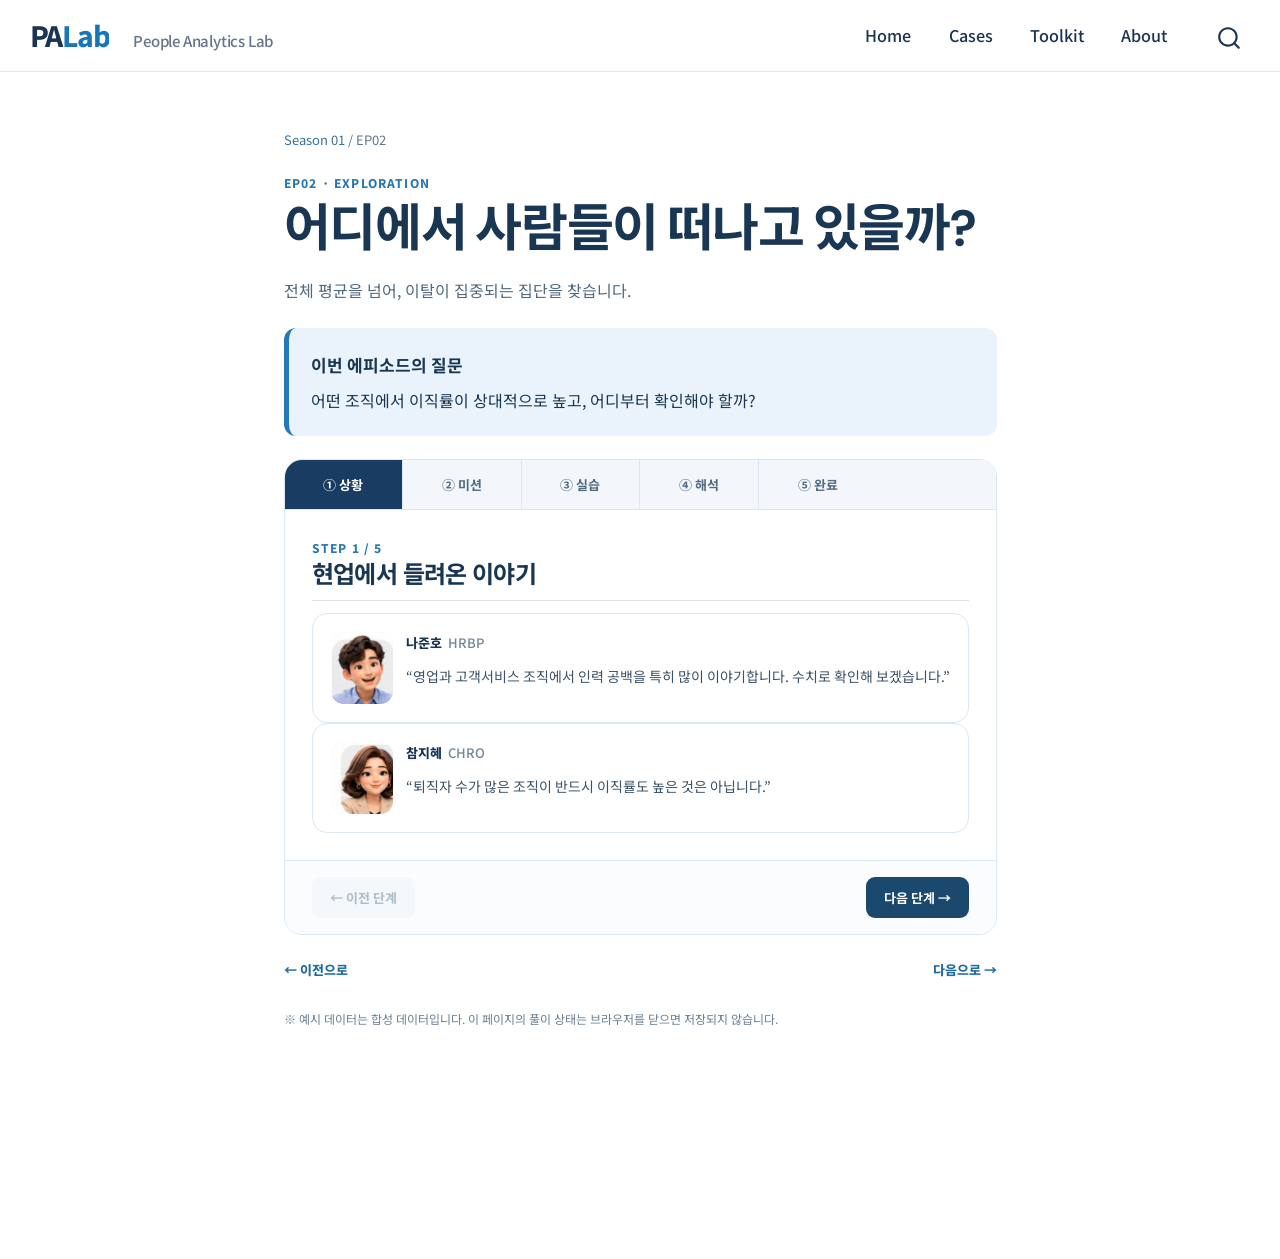
==== docs/cases/season-01/ep02.html @ 8cc3f005 "Initial PALab site with Season 01 EP01 v1.3" ====
<!DOCTYPE html>
<html xmlns="http://www.w3.org/1999/xhtml" lang="en" xml:lang="en"><head>

<meta charset="utf-8">
<meta name="generator" content="quarto-1.11.9">

<meta name="viewport" content="width=device-width, initial-scale=1.0, user-scalable=yes">


<title>EP02 | 어디에서 사람들이 떠나고 있을까? – PALab</title>
<style>
/* Default styles provided by pandoc.
** See https://pandoc.org/MANUAL.html#variables-for-html for config info.
*/
span.smallcaps{font-variant: small-caps;}
div.columns{display: flex; gap: 1.5em;}
div.column{flex: auto;}
@media screen {
div.columns{gap: min(4vw, 1.5em);}
div.column{overflow-x: auto;}
}
div.hanging-indent{margin-left: 1.5em; text-indent: -1.5em;}
ul.task-list{list-style: none;}
ul.task-list li input[type="checkbox"] {
  width: 0.8em;
  margin: 0 0.8em 0.2em -1em; /* quarto-specific, see https://github.com/quarto-dev/quarto-cli/issues/4556 */ 
  vertical-align: middle;
}
</style>


<script src="../../site_libs/quarto-nav/quarto-nav.js"></script>
<script src="../../site_libs/quarto-nav/headroom.min.js"></script>
<script src="../../site_libs/clipboard/clipboard.min.js"></script>
<script src="../../site_libs/quarto-search/autocomplete.umd.js"></script>
<script src="../../site_libs/quarto-search/fuse.min.js"></script>
<script src="../../site_libs/quarto-search/quarto-search.js"></script>
<meta name="quarto:offset" content="../../">
<script src="../../site_libs/quarto-html/quarto.js" type="module"></script>
<script src="../../site_libs/quarto-html/tabsets/tabsets.js" type="module"></script>
<script src="../../site_libs/quarto-html/scrollable-regions/scrollable-regions.js" type="module"></script>
<script src="../../site_libs/quarto-html/popper.min.js"></script>
<script src="../../site_libs/quarto-html/tippy.umd.min.js"></script>
<script src="../../site_libs/quarto-html/anchor.min.js"></script>
<link href="../../site_libs/quarto-html/tippy.css" rel="stylesheet">
<link href="../../site_libs/quarto-html/quarto-syntax-highlighting-63b5708e65d6cd79cd7618c58d0c21e7.css" rel="stylesheet" id="quarto-text-highlighting-styles">
<script src="../../site_libs/bootstrap/bootstrap.min.js"></script>
<link href="../../site_libs/bootstrap/bootstrap-icons.css" rel="stylesheet">
<link href="../../site_libs/bootstrap/bootstrap-667997a87ac983af5cdf63b9a52e4879.min.css" rel="stylesheet" append-hash="true" id="quarto-bootstrap" data-mode="light">
<script id="quarto-search-options" type="application/json">{
  "location": "navbar",
  "copy-button": false,
  "collapse-after": 3,
  "panel-placement": "end",
  "type": "overlay",
  "limit": 50,
  "keyboard-shortcut": [
    "f",
    "/",
    "s"
  ],
  "show-item-context": false,
  "language": {
    "search-no-results-text": "No results",
    "search-matching-documents-text": "matching documents",
    "search-copy-link-title": "Copy link to search",
    "search-hide-matches-text": "Hide additional matches",
    "search-more-match-text": "more match in this document",
    "search-more-matches-text": "more matches in this document",
    "search-clear-button-title": "Clear",
    "search-text-placeholder": "",
    "search-detached-cancel-button-title": "Cancel",
    "search-submit-button-title": "Submit",
    "search-label": "Search"
  }
}</script>


<link rel="stylesheet" href="../../styles/palab.css">
<link rel="stylesheet" href="../../styles/palab-story.css">
</head>

<body class="nav-fixed quarto-light"><a id="quarto-skip-link" class="visually-hidden-focusable" href="#quarto-document-content">Skip to main content</a>

<div id="quarto-search-results"></div>
  <header id="quarto-header" class="headroom fixed-top">
    <nav class="navbar navbar-expand-lg " data-bs-theme="dark" aria-label="Site">
      <div class="navbar-container container-fluid">
      <div class="navbar-brand-container mx-auto">
    <a class="navbar-brand" href="../../index.html">
    <span class="navbar-title">PALab</span>
    </a>
  </div>
          <button class="navbar-toggler" type="button" data-bs-toggle="collapse" data-bs-target="#navbarCollapse" aria-controls="navbarCollapse" aria-expanded="false" aria-label="Toggle navigation" onclick="if (window.quartoToggleHeadroom) { window.quartoToggleHeadroom(); }">
  <span class="navbar-toggler-icon"></span>
</button>
          <div class="collapse navbar-collapse" id="navbarCollapse">
            <ul class="navbar-nav navbar-nav-scroll me-auto">
  <li class="nav-item">
    <a class="nav-link" href="../../index.html"> 
<span class="menu-text">Home</span></a>
  </li>  
  <li class="nav-item">
    <a class="nav-link" href="../../cases/index.html"> 
<span class="menu-text">Cases</span></a>
  </li>  
  <li class="nav-item">
    <a class="nav-link" href="../../toolkit/index.html"> 
<span class="menu-text">Toolkit</span></a>
  </li>  
  <li class="nav-item">
    <a class="nav-link" href="../../about/index.html"> 
<span class="menu-text">About</span></a>
  </li>  
</ul>
          </div> <!-- /navcollapse -->
            <div class="quarto-navbar-tools">
</div>
            <div id="quarto-search" class="" title="Search"></div>
      </div> <!-- /container-fluid -->
    </nav>
</header>
<!-- content -->
<div id="quarto-content" class="quarto-container page-columns page-rows-contents page-layout-full page-navbar">
<!-- sidebar -->
<!-- margin-sidebar -->
    
<!-- main -->
<main class="content column-page" id="quarto-document-content" tabindex="-1"><header id="title-block-header" class="quarto-title-block"><h1 class="title display-7">EP02 | 어디에서 사람들이 떠나고 있을까?</h1></header>

<header id="title-block-header">


</header>


<div class="palab-story">
<p class="crumb"><a href="index.html">Season 01</a> / EP02</p><div class="eyebrow">EP02 · EXPLORATION</div><h1>어디에서 사람들이 떠나고 있을까?</h1><p class="intro">전체 평균을 넘어, 이탈이 집중되는 집단을 찾습니다.</p><div class="mission-banner"><strong>이번 에피소드의 질문</strong><p>어떤 조직에서 이직률이 상대적으로 높고, 어디부터 확인해야 할까?</p></div><div class="learning-frame"><div class="step-nav" role="tablist" aria-label="학습 단계"><button type="button" role="tab" aria-controls="stage-1" aria-selected="false">① 상황</button><button type="button" role="tab" aria-controls="stage-2" aria-selected="false">② 미션</button><button type="button" role="tab" aria-controls="stage-3" aria-selected="false">③ 실습</button><button type="button" role="tab" aria-controls="stage-4" aria-selected="false">④ 해석</button><button type="button" role="tab" aria-controls="stage-5" aria-selected="false">⑤ 완료</button></div><section class="step-pane" id="stage-1"><div class="eyebrow">STEP 1 / 5</div><h2 class="anchored">현업에서 들려온 이야기</h2><article class="dialogue"><img class="avatar-photo" src="../../assets/images/season01/na.png" alt="인물 프로필"><div><div class="speaker">나준호<span>HRBP</span></div><p>“영업과 고객서비스 조직에서 인력 공백을 특히 많이 이야기합니다. 수치로 확인해 보겠습니다.”</p></div></article><article class="dialogue"><img class="avatar-photo" src="../../assets/images/season01/cham.png" alt="인물 프로필"><div><div class="speaker">참지혜<span>CHRO</span></div><p>“퇴직자 수가 많은 조직이 반드시 이직률도 높은 것은 아닙니다.”</p></div></article></section><section class="step-pane" id="stage-2"><div class="eyebrow">STEP 2 / 5</div><h2 class="anchored">이번 미션</h2><ol><li>2025년 조직별 자발적 퇴직자 수와 인원을 비교하세요.</li><li>조직별 자발적 이직률을 계산하고 순위를 정하세요.</li><li>우선 검토할 조직 2곳을 고르고 이유를 설명하세요.</li></ol></section><section class="step-pane" id="stage-3"><div class="eyebrow">STEP 3 / 5</div><h2 class="anchored">부서별 이직률 직접 집계</h2><p>EP01과 같은 직원별 원장을 사용합니다. 2025년의 부서별 연초·연말 인원과 자발적 퇴직자 수를 직접 구하세요.</p><a class="download" href="../../data/mirae_living_hr_raw.csv" download="">직원별 인사 원장 CSV 다운로드 ↓</a><p class="note">부서별 자발적 이직률 = 해당 부서의 2025년 자발적 퇴직자 수 ÷ 해당 부서 연초·연말 재직 인원 평균 × 100. 이 데이터에서는 직원의 부서 이동을 모델링하지 않았습니다.</p><p><strong>2025년 자발적 이직률이 가장 높은 부서는 어디이며, 몇 %인가요?</strong></p><input class="input-answer" id="answer-ep02" type="number" step="0.01" placeholder="최고 이직률 %" aria-label="최고 조직 이직률"><button type="button" class="action" data-answer="17.29" data-tolerance="0.05" data-input="answer-ep02" data-output="feedback-ep02">정답 확인</button><p id="feedback-ep02" class="check-result" aria-live="polite"></p></section><section class="step-pane" id="stage-4"><div class="eyebrow">STEP 4 / 5</div><h2 class="anchored">비율과 규모를 함께 읽기</h2><details><summary>정답 및 조직별 이직률 보기</summary><div class="answer-bars"><div><span>고객서비스</span><i style="width:100%"></i><b>17.29%</b></div><div><span>영업</span><i style="width:91%"></i><b>15.79%</b></div><div><span>생산</span><i style="width:61%"></i><b>10.61%</b></div><div><span>경영지원</span><i style="width:57%"></i><b>9.85%</b></div><div><span>연구개발</span><i style="width:43%"></i><b>7.44%</b></div></div><p>2025년 고객서비스: 자발적 퇴직 37명 ÷ 평균 인원 214명 × 100 = <strong>17.29%</strong>. 영업 15.79%, 생산 10.61%, 경영지원 9.85%, 연구개발 7.44%입니다.</p></details><p>고객서비스는 이직률이 가장 높지만, <strong>퇴직자 수는 생산(46명)</strong>이 가장 많습니다. 비율과 인원수를 함께 비교해야 합니다.</p><p class="note">조직 간 차이는 탐색 결과이며, 조직 특성 때문에 이직이 발생했다고 단정할 수 없습니다.</p></section><section class="step-pane" id="stage-5"><div class="eyebrow">STEP 5 / 5</div><h2 class="anchored">다음 분석 질문 만들기</h2><article class="dialogue"><img class="avatar-photo" src="../../assets/images/season01/wang.png" alt="인물 프로필"><div><div class="speaker">왕성훈<span>CEO</span></div><p>“어디에서 이탈이 많은지는 알겠습니다. 그 이유도 확인할 수 있을까요?”</p></div></article><div class="checklist"><label><input type="checkbox">조직별 분모가 다른 점을 반영했다.</label><label><input type="checkbox">이직률과 퇴직자 수를 모두 비교했다.</label><label><input type="checkbox">집단 차이를 원인으로 단정하지 않았다.</label></div><p><strong>산출물:</strong> 우선 검토 조직 2곳과 근거를 담은 분석 메모</p></section><div class="step-actions"><button type="button" class="action secondary prev-step">← 이전 단계</button><button type="button" class="action next-step">다음 단계 →</button></div></div><nav class="ep-nav"><a href="ep01.html">← 이전으로</a><a href="ep03.html">다음으로 →</a></nav><p class="footer-hint">※ 예시 데이터는 합성 데이터입니다. 이 페이지의 풀이 상태는 브라우저를 닫으면 저장되지 않습니다.</p>
</div>
<script src="../../scripts/palab-learning.js" defer=""></script>



</main> <!-- /main -->
<script id="quarto-html-after-body" type="application/javascript">
  window.document.addEventListener("DOMContentLoaded", function (event) {
    const icon = "";
    const anchorJS = new window.AnchorJS();
    anchorJS.options = {
      placement: 'right',
      icon: icon
    };
    anchorJS.add('.anchored');
    const isCodeAnnotation = (el) => {
      for (const clz of el.classList) {
        if (clz.startsWith('code-annotation-')) {                     
          return true;
        }
      }
      return false;
    }
    const onCopySuccess = function(e) {
      // button target
      const button = e.trigger;
      // don't keep focus
      button.blur();
      // flash "checked"
      button.classList.add('code-copy-button-checked');
      var currentTitle = button.getAttribute("title");
      button.setAttribute("title", "Copied!");
      let tooltip;
      if (window.bootstrap) {
        button.setAttribute("data-bs-toggle", "tooltip");
        button.setAttribute("data-bs-placement", "left");
        button.setAttribute("data-bs-title", "Copied!");
        tooltip = new bootstrap.Tooltip(button, 
          { trigger: "manual", 
            customClass: "code-copy-button-tooltip",
            offset: [0, -8]});
        tooltip.show();    
      }
      setTimeout(function() {
        if (tooltip) {
          tooltip.hide();
          button.removeAttribute("data-bs-title");
          button.removeAttribute("data-bs-toggle");
          button.removeAttribute("data-bs-placement");
        }
        button.setAttribute("title", currentTitle);
        button.classList.remove('code-copy-button-checked');
      }, 1000);
      // clear code selection
      e.clearSelection();
    }
    const getTextToCopy = function(trigger) {
      const outerScaffold = trigger.parentElement.cloneNode(true);
      const codeEl = outerScaffold.querySelector('code');
      for (const childEl of codeEl.children) {
        if (isCodeAnnotation(childEl)) {
          childEl.remove();
        }
      }
      return codeEl.innerText;
    }
    const clipboard = new window.ClipboardJS('.code-copy-button:not([data-in-quarto-modal])', {
      text: getTextToCopy
    });
    clipboard.on('success', onCopySuccess);
    if (window.document.getElementById('quarto-embedded-source-code-modal')) {
      const clipboardModal = new window.ClipboardJS('.code-copy-button[data-in-quarto-modal]', {
        text: getTextToCopy,
        container: window.document.getElementById('quarto-embedded-source-code-modal')
      });
      clipboardModal.on('success', onCopySuccess);
    }
      var localhostRegex = new RegExp(/^(?:http|https):\/\/localhost\:?[0-9]*\//);
      var mailtoRegex = new RegExp(/^mailto:/);
        var filterRegex = new RegExp('/' + window.location.host + '/');
      var isInternal = (href) => {
          return filterRegex.test(href) || localhostRegex.test(href) || mailtoRegex.test(href);
      }
      // Inspect non-navigation links and adorn them if external
      window.quartoDecorateExternalLinks = function (root) {
     var links = (root || window.document).querySelectorAll('a[href]:not(.nav-link):not(.navbar-brand):not(.toc-action):not(.sidebar-link):not(.sidebar-item-toggle):not(.pagination-link):not(.no-external):not([aria-hidden]):not(.dropdown-item):not(.quarto-navigation-tool):not(.about-link)');
      for (var i=0; i<links.length; i++) {
        const link = links[i];
        if (!isInternal(link.href)) {
          // undo the damage that might have been done by quarto-nav.js in the case of
          // links that we want to consider external
          if (link.dataset.originalHref !== undefined) {
            link.href = link.dataset.originalHref;
          }
          if (!link.classList.contains('no-external-icon')) {
          }
        }
      }
      };
      window.quartoDecorateExternalLinks(window.document);
    // Esc closes the popup (WCAG 1.4.13) and focus leaving both trigger and
    // popup closes it (WCAG 2.4.11); tippy handles neither for interactive popups.
    const hideOnEscAndFocusOut = {
      name: 'hideOnEscAndFocusOut',
      defaultValue: true,
      fn(instance) {
        const dismiss = () => {
          // A show scheduled by the trigger delay would otherwise reopen it
          instance.clearDelayTimeouts();
          instance.hide();
        };
        const onKeyDown = (event) => {
          if (event.key !== 'Escape') {
            return;
          }
          // Keep Esc from also reaching page handlers (e.g. reveal.js overview),
          // except an open reveal.js slide menu, which Esc should close too.
          // The menu handles keys only when its keyboard option is on.
          const menuHandlesEsc = window.Reveal?.getPlugin?.('menu')?.isOpen() &&
            window.Reveal.getConfig().menu?.keyboard !== false;
          if (!menuHandlesEsc) {
            event.stopPropagation();
          }
          if (instance.popper.contains(window.document.activeElement)) {
            // Disabled while refocusing so the focus trigger does not reopen it
            instance.disable();
            instance.reference.focus();
            instance.enable();
          }
          dismiss();
        };
        const onFocusOut = (event) => {
          const target = event.relatedTarget;
          if (target && !instance.reference.contains(target) &&
              !instance.popper.contains(target)) {
            dismiss();
          }
        };
        // On the trigger too: a click trigger (code-annotations: select) has no
        // blur handling. Attached for the instance's lifetime so leaving the
        // trigger also cancels a show still pending on the trigger delay.
        instance.reference.addEventListener('focusout', onFocusOut);
        return {
          onShow() {
            window.document.addEventListener('keydown', onKeyDown, true);
            instance.popper.addEventListener('focusout', onFocusOut);
          },
          onHide() {
            window.document.removeEventListener('keydown', onKeyDown, true);
            instance.popper.removeEventListener('focusout', onFocusOut);
          },
          onDestroy() {
            instance.reference.removeEventListener('focusout', onFocusOut);
          },
        };
      },
    };
    function tippyHover(el, contentFn, onTriggerFn, onUntriggerFn) {
      const config = {
        allowHTML: true,
        maxWidth: 500,
        delay: 100,
        arrow: false,
        appendTo: function(el) {
            return el.parentElement;
        },
        interactive: true,
        interactiveBorder: 10,
        theme: 'quarto',
        placement: 'bottom-start',
        plugins: [hideOnEscAndFocusOut],
      };
      if (contentFn) {
        config.content = contentFn;
      }
      if (onTriggerFn) {
        config.onTrigger = onTriggerFn;
      }
      if (onUntriggerFn) {
        config.onUntrigger = onUntriggerFn;
      }
      window.tippy(el, config); 
    }
    const noterefs = window.document.querySelectorAll('a[role="doc-noteref"]');
    for (var i=0; i<noterefs.length; i++) {
      const ref = noterefs[i];
      tippyHover(ref, function() {
        // use id or data attribute instead here
        let href = ref.getAttribute('data-footnote-href') || ref.getAttribute('href');
        try { href = new URL(href).hash; } catch {}
        const id = href.replace(/^#\/?/, "");
        const note = window.document.getElementById(id);
        if (note) {
          return note.innerHTML;
        } else {
          return "";
        }
      });
    }
    const xrefs = window.document.querySelectorAll('a.quarto-xref');
    const processXRef = (id, note) => {
      // Strip column container classes
      const stripColumnClz = (el) => {
        el.classList.remove("page-full", "page-columns");
        if (el.children) {
          for (const child of el.children) {
            stripColumnClz(child);
          }
        }
      }
      stripColumnClz(note)
      if (id === null || id.startsWith('sec-')) {
        // Special case sections, only their first couple elements
        const container = document.createElement("div");
        if (note.children && note.children.length > 2) {
          container.appendChild(note.children[0].cloneNode(true));
          for (let i = 1; i < note.children.length; i++) {
            const child = note.children[i];
            if (child.tagName === "P" && child.innerText === "") {
              continue;
            } else {
              container.appendChild(child.cloneNode(true));
              break;
            }
          }
          if (window.Quarto?.typesetMath) {
            window.Quarto.typesetMath(container);
          }
          return container.innerHTML
        } else {
          if (window.Quarto?.typesetMath) {
            window.Quarto.typesetMath(note);
          }
          return note.innerHTML;
        }
      } else {
        // Remove any anchor links if they are present
        const anchorLink = note.querySelector('a.anchorjs-link');
        if (anchorLink) {
          anchorLink.remove();
        }
        if (window.Quarto?.typesetMath) {
          window.Quarto.typesetMath(note);
        }
        if (note.classList.contains("callout")) {
          return note.outerHTML;
        } else {
          return note.innerHTML;
        }
      }
    }
    for (var i=0; i<xrefs.length; i++) {
      const xref = xrefs[i];
      tippyHover(xref, undefined, function(instance) {
        instance.disable();
        let url = xref.getAttribute('href');
        let hash = undefined; 
        if (url.startsWith('#')) {
          hash = url;
        } else {
          try { hash = new URL(url).hash; } catch {}
        }
        if (hash) {
          const id = hash.replace(/^#\/?/, "");
          const note = window.document.getElementById(id);
          if (note !== null) {
            try {
              const html = processXRef(id, note.cloneNode(true));
              instance.setContent(html);
            } finally {
              instance.enable();
              instance.show();
            }
          } else {
            // See if we can fetch this
            fetch(url.split('#')[0])
            .then(res => res.text())
            .then(html => {
              const parser = new DOMParser();
              const htmlDoc = parser.parseFromString(html, "text/html");
              const note = htmlDoc.getElementById(id);
              if (note !== null) {
                const html = processXRef(id, note);
                instance.setContent(html);
              } 
            }).finally(() => {
              instance.enable();
              instance.show();
            });
          }
        } else {
          // See if we can fetch a full url (with no hash to target)
          // This is a special case and we should probably do some content thinning / targeting
          fetch(url)
          .then(res => res.text())
          .then(html => {
            const parser = new DOMParser();
            const htmlDoc = parser.parseFromString(html, "text/html");
            const note = htmlDoc.querySelector('main.content');
            if (note !== null) {
              // This should only happen for chapter cross references
              // (since there is no id in the URL)
              // remove the first header
              if (note.children.length > 0 && note.children[0].tagName === "HEADER") {
                note.children[0].remove();
              }
              const html = processXRef(null, note);
              instance.setContent(html);
            } 
          }).finally(() => {
            instance.enable();
            instance.show();
          });
        }
      }, function(instance) {
      });
    }
        let selectedAnnoteEl;
        const selectorForAnnotation = ( cell, annotation) => {
          let cellAttr = 'data-code-cell="' + cell + '"';
          let lineAttr = 'data-code-annotation="' +  annotation + '"';
          const selector = 'span[' + cellAttr + '][' + lineAttr + ']';
          return selector;
        }
        const selectCodeLines = (annoteEl) => {
          const doc = window.document;
          const targetCell = annoteEl.getAttribute("data-target-cell");
          const targetAnnotation = annoteEl.getAttribute("data-target-annotation");
          const annoteSpan = window.document.querySelector(selectorForAnnotation(targetCell, targetAnnotation));
          const lines = annoteSpan.getAttribute("data-code-lines").split(",");
          const lineIds = lines.map((line) => {
            return targetCell + "-" + line;
          })
          // Each band is positioned against its own containing block, which is
          // not the offsetParent of the lines, so place it from client rects.
          const placeBand = (band, firstEl, lastEl, codeBlock) => {
            const container = band.offsetParent;
            if (container === null) {
              return;
            }
            const containerRect = container.getBoundingClientRect();
            // Reveal.js scales slides with a transform, so convert client
            // pixels back to the CSS pixels of the container.
            const scale = containerRect.height / container.offsetHeight || 1;
            const firstRect = firstEl.getBoundingClientRect();
            const lastRect = lastEl.getBoundingClientRect();
            const top = (firstRect.top - containerRect.top) / scale - container.clientTop + container.scrollTop;
            const height = (lastRect.bottom - firstRect.top) / scale;
            band.style.top = top - 2 + "px";
            band.style.height = height + 4 + "px";
            if (codeBlock) {
              // Without the copy button wrapper, the containing block is wider
              // than the code block, so span the code block explicitly.
              const blockRect = codeBlock.getBoundingClientRect();
              band.style.left = (blockRect.left - containerRect.left) / scale - container.clientLeft + container.scrollLeft + "px";
              band.style.width = blockRect.width / scale + "px";
            }
          };
          if (lineIds.length > 0) {
            const el = window.document.getElementById(lineIds[0]);
            const lastEl = window.document.getElementById(lineIds[lineIds.length - 1]);
            const parent = el.parentElement.parentElement;
            // cook up a div (if necessary) and position it
            let div = window.document.getElementById("code-annotation-line-highlight");
            if (div === null) {
              div = window.document.createElement("div");
              div.setAttribute("id", "code-annotation-line-highlight");
              div.style.position = 'absolute';
              parent.appendChild(div);
            }
            placeBand(div, el, lastEl, parent.closest("div.sourceCode") || parent);
            let gutterDiv = window.document.getElementById("code-annotation-line-highlight-gutter");
            if (gutterDiv === null) {
              gutterDiv = window.document.createElement("div");
              gutterDiv.setAttribute("id", "code-annotation-line-highlight-gutter");
              gutterDiv.style.position = 'absolute';
              const codeCell = window.document.getElementById(targetCell);
              const gutter = codeCell.querySelector('.code-annotation-gutter');
              gutter.appendChild(gutterDiv);
            }
            placeBand(gutterDiv, el, lastEl);
            selectedAnnoteEl = annoteEl;
          }
        };
        const unselectCodeLines = () => {
          const elementsIds = ["code-annotation-line-highlight", "code-annotation-line-highlight-gutter"];
          elementsIds.forEach((elId) => {
            const div = window.document.getElementById(elId);
            if (div) {
              div.remove();
            }
          });
          selectedAnnoteEl = undefined;
        };
          // Handle positioning of the toggle
      window.addEventListener(
        "resize",
        throttle(() => {
          elRect = undefined;
          if (selectedAnnoteEl) {
            selectCodeLines(selectedAnnoteEl);
          }
        }, 10)
      );
      function throttle(fn, ms) {
      let throttle = false;
      let timer;
        return (...args) => {
          if(!throttle) { // first call gets through
              fn.apply(this, args);
              throttle = true;
          } else { // all the others get throttled
              if(timer) clearTimeout(timer); // cancel #2
              timer = setTimeout(() => {
                fn.apply(this, args);
                timer = throttle = false;
              }, ms);
          }
        };
      }
        // Attach click handler to the DT
        const annoteDls = window.document.querySelectorAll('dt[data-target-cell]');
        for (const annoteDlNode of annoteDls) {
          annoteDlNode.addEventListener('click', (event) => {
            const clickedEl = event.target;
            if (clickedEl !== selectedAnnoteEl) {
              unselectCodeLines();
              const activeEl = window.document.querySelector('dt[data-target-cell].code-annotation-active');
              if (activeEl) {
                activeEl.classList.remove('code-annotation-active');
              }
              selectCodeLines(clickedEl);
              clickedEl.classList.add('code-annotation-active');
            } else {
              // Unselect the line
              unselectCodeLines();
              clickedEl.classList.remove('code-annotation-active');
            }
          });
        }
    const findCites = (el) => {
      const parentEl = el.parentElement;
      if (parentEl) {
        const cites = parentEl.dataset.cites;
        if (cites) {
          return {
            el,
            cites: cites.split(' ')
          };
        } else {
          return findCites(el.parentElement)
        }
      } else {
        return undefined;
      }
    };
    var bibliorefs = window.document.querySelectorAll('a[role="doc-biblioref"]');
    for (var i=0; i<bibliorefs.length; i++) {
      const ref = bibliorefs[i];
      const citeInfo = findCites(ref);
      if (citeInfo) {
        tippyHover(citeInfo.el, function() {
          var popup = window.document.createElement('div');
          citeInfo.cites.forEach(function(cite) {
            var citeDiv = window.document.createElement('div');
            citeDiv.classList.add('hanging-indent');
            citeDiv.classList.add('csl-entry');
            var biblioDiv = window.document.getElementById('ref-' + cite);
            if (biblioDiv) {
              citeDiv.innerHTML = biblioDiv.innerHTML;
            }
            popup.appendChild(citeDiv);
          });
          return popup.innerHTML;
        });
      }
    }
  });
  </script>
  <script type="application/javascript">
  window.quartoScrollableRegionsLabels = {"code":"Scrollable code","output":"Scrollable output"};
  </script>
</div> <!-- /content -->




</body></html>
---- docs/site_libs/quarto-html/tippy.css ----
.tippy-box[data-animation=fade][data-state=hidden]{opacity:0}[data-tippy-root]{max-width:calc(100vw - 10px)}.tippy-box{position:relative;background-color:#333;color:#fff;border-radius:4px;font-size:14px;line-height:1.4;white-space:normal;outline:0;transition-property:transform,visibility,opacity}.tippy-box[data-placement^=top]>.tippy-arrow{bottom:0}.tippy-box[data-placement^=top]>.tippy-arrow:before{bottom:-7px;left:0;border-width:8px 8px 0;border-top-color:initial;transform-origin:center top}.tippy-box[data-placement^=bottom]>.tippy-arrow{top:0}.tippy-box[data-placement^=bottom]>.tippy-arrow:before{top:-7px;left:0;border-width:0 8px 8px;border-bottom-color:initial;transform-origin:center bottom}.tippy-box[data-placement^=left]>.tippy-arrow{right:0}.tippy-box[data-placement^=left]>.tippy-arrow:before{border-width:8px 0 8px 8px;border-left-color:initial;right:-7px;transform-origin:center left}.tippy-box[data-placement^=right]>.tippy-arrow{left:0}.tippy-box[data-placement^=right]>.tippy-arrow:before{left:-7px;border-width:8px 8px 8px 0;border-right-color:initial;transform-origin:center right}.tippy-box[data-inertia][data-state=visible]{transition-timing-function:cubic-bezier(.54,1.5,.38,1.11)}.tippy-arrow{width:16px;height:16px;color:#333}.tippy-arrow:before{content:"";position:absolute;border-color:transparent;border-style:solid}.tippy-content{position:relative;padding:5px 9px;z-index:1}
---- docs/site_libs/quarto-html/quarto-syntax-highlighting-63b5708e65d6cd79cd7618c58d0c21e7.css ----
/* quarto syntax highlight colors */
:root {
  --quarto-hl-ot-color: #003B4F;
  --quarto-hl-at-color: #657422;
  --quarto-hl-ss-color: #20794D;
  --quarto-hl-an-color: #5E5E5E;
  --quarto-hl-fu-color: #4758AB;
  --quarto-hl-st-color: #20794D;
  --quarto-hl-cf-color: #003B4F;
  --quarto-hl-op-color: #5E5E5E;
  --quarto-hl-er-color: #AD0000;
  --quarto-hl-bn-color: #AD0000;
  --quarto-hl-al-color: #AD0000;
  --quarto-hl-va-color: #111111;
  --quarto-hl-bu-color: inherit;
  --quarto-hl-ex-color: inherit;
  --quarto-hl-pp-color: #AD0000;
  --quarto-hl-in-color: #5E5E5E;
  --quarto-hl-vs-color: #20794D;
  --quarto-hl-wa-color: #5E5E5E;
  --quarto-hl-do-color: #5E5E5E;
  --quarto-hl-im-color: #00769E;
  --quarto-hl-ch-color: #20794D;
  --quarto-hl-dt-color: #AD0000;
  --quarto-hl-fl-color: #AD0000;
  --quarto-hl-co-color: #5E5E5E;
  --quarto-hl-cv-color: #5E5E5E;
  --quarto-hl-cn-color: #8f5902;
  --quarto-hl-sc-color: #5E5E5E;
  --quarto-hl-dv-color: #AD0000;
  --quarto-hl-kw-color: #003B4F;
}

/* other quarto variables */
:root {
  --quarto-font-monospace: SFMono-Regular, Menlo, Monaco, Consolas, "Liberation Mono", "Courier New", monospace;
}

/* syntax highlight based on Pandoc's rules */
pre > code.sourceCode > span {
  color: #003B4F;
}

code.sourceCode > span {
  color: #003B4F;
}

div.sourceCode,
div.sourceCode pre.sourceCode {
  color: #003B4F;
}

/* Normal */
code span {
  color: #003B4F;
}

/* Alert */
code span.al {
  color: #AD0000;
  font-style: inherit;
}

/* Annotation */
code span.an {
  color: #5E5E5E;
  font-style: inherit;
}

/* Attribute */
code span.at {
  color: #657422;
  font-style: inherit;
}

/* BaseN */
code span.bn {
  color: #AD0000;
  font-style: inherit;
}

/* BuiltIn */
code span.bu {
  font-style: inherit;
}

/* ControlFlow */
code span.cf {
  color: #003B4F;
  font-weight: bold;
  font-style: inherit;
}

/* Char */
code span.ch {
  color: #20794D;
  font-style: inherit;
}

/* Constant */
code span.cn {
  color: #8f5902;
  font-style: inherit;
}

/* Comment */
code span.co {
  color: #5E5E5E;
  font-style: inherit;
}

/* CommentVar */
code span.cv {
  color: #5E5E5E;
  font-style: italic;
}

/* Documentation */
code span.do {
  color: #5E5E5E;
  font-style: italic;
}

/* DataType */
code span.dt {
  color: #AD0000;
  font-style: inherit;
}

/* DecVal */
code span.dv {
  color: #AD0000;
  font-style: inherit;
}

/* Error */
code span.er {
  color: #AD0000;
  font-style: inherit;
}

/* Extension */
code span.ex {
  font-style: inherit;
}

/* Float */
code span.fl {
  color: #AD0000;
  font-style: inherit;
}

/* Function */
code span.fu {
  color: #4758AB;
  font-style: inherit;
}

/* Import */
code span.im {
  color: #00769E;
  font-style: inherit;
}

/* Information */
code span.in {
  color: #5E5E5E;
  font-style: inherit;
}

/* Keyword */
code span.kw {
  color: #003B4F;
  font-weight: bold;
  font-style: inherit;
}

/* Operator */
code span.op {
  color: #5E5E5E;
  font-style: inherit;
}

/* Other */
code span.ot {
  color: #003B4F;
  font-style: inherit;
}

/* Preprocessor */
code span.pp {
  color: #AD0000;
  font-style: inherit;
}

/* SpecialChar */
code span.sc {
  color: #5E5E5E;
  font-style: inherit;
}

/* SpecialString */
code span.ss {
  color: #20794D;
  font-style: inherit;
}

/* String */
code span.st {
  color: #20794D;
  font-style: inherit;
}

/* Variable */
code span.va {
  color: #111111;
  font-style: inherit;
}

/* VerbatimString */
code span.vs {
  color: #20794D;
  font-style: inherit;
}

/* Warning */
code span.wa {
  color: #5E5E5E;
  font-style: italic;
}

.prevent-inlining {
  content: "</";
}

/*# sourceMappingURL=054cc16b9e9817627be6994582d2ffb5.css.map */
---- docs/styles/palab.css ----
/* PALab | People Analytics Lab — consolidated stylesheet v2
   Replace the entire contents of styles/palab.css with this file.
   Home markup uses .palab-home, .palab-hero-grid, .palab-hero-image,
   .palab-team-image and .palab-character-labels. */
@import url('https://fonts.googleapis.com/css2?family=DM+Sans:wght@400;500;600;700;800&family=Noto+Sans+KR:wght@400;500;600;700;800&display=swap');

:root {
  --palab-navy: #1b3453;
  --palab-navy-dark: #122740;
  --palab-blue: #1676b9;
  --palab-blue-light: #eaf1f7;
  --palab-background: #fff;
  --palab-surface: #f6f8fb;
  --palab-text: #243449;
  --palab-muted: #66778b;
  --palab-border: #dfe6ed;
  --palab-radius: 14px;
}

/* 01 — Site-wide typography */
body {
  font-family: 'DM Sans', 'Noto Sans KR', sans-serif;
  color: var(--palab-text);
  background: var(--palab-background);
  line-height: 1.75;
}
h1, h2, h3, h4, h5, h6 {
  font-family: 'DM Sans', 'Noto Sans KR', sans-serif;
  color: var(--palab-navy);
  font-weight: 700;
  letter-spacing: -.025em;
  word-break: keep-all;
}
h1 { font-size: clamp(2rem, 4vw, 3rem); line-height: 1.3; }
h2 { font-size: clamp(1.5rem, 2.5vw, 2rem); }
p { font-size: 1rem; }
a { color: #47749a; }
a:hover { color: var(--palab-navy); }

/* 02 — White navigation and two-tone PALab wordmark */
.navbar {
  background: #fff !important;
  border-bottom: 1px solid #e2e8f0;
  min-height: 72px;
}
.navbar-brand {
  display: inline-flex;
  align-items: baseline;
  gap: 0;
  font-family: 'DM Sans', sans-serif;
  font-size: 0; /* Hide original title text; accessible link remains */
  font-weight: 800;
  letter-spacing: -.04em;
  color: var(--palab-navy) !important;
  text-decoration: none;
  white-space: nowrap;
  margin-right: 0; /* Avoid pushing navigation off screen */
}
.navbar .nav-link {
  color: var(--palab-navy) !important;
  font-size: .95rem;
  font-weight: 500;
  margin: 0 .5rem;
  border-bottom: 2px solid transparent;
}
.navbar .nav-link:hover,
.navbar .nav-link.active {
  color: var(--palab-blue) !important;
  border-bottom-color: var(--palab-blue);
}
.navbar .aa-DetachedSearchButton,
.navbar #quarto-search { color: var(--palab-navy); }
/* Kept for compatibility if a valid subtitle element is later added. */
.navbar .palab-brand-subtitle,
.navbar .palab-brand-subtitle.active {
  color: var(--palab-muted) !important;
  font-size: .72rem;
  font-weight: 400;
  border-bottom: 0 !important;
  pointer-events: none;
}

/* 03 — Standard pages and reusable components */
#quarto-content { background: var(--palab-background); }
main.content {
  max-width: 1120px;
  margin-inline: auto;
  padding-top: 2.5rem;
  padding-bottom: 4rem;
}
.palab-card {
  background: #fff;
  border: 1px solid var(--palab-border);
  border-radius: var(--palab-radius);
  padding: 1.75rem;
  box-shadow: 0 6px 22px rgba(22,45,73,.04);
  transition: transform .2s ease, box-shadow .2s ease;
}
.palab-card:hover {
  transform: translateY(-3px);
  box-shadow: 0 12px 28px rgba(22,45,73,.09);
}
.palab-button {
  display: inline-block;
  padding: .85rem 1.5rem;
  border-radius: 8px;
  background: var(--palab-navy);
  color: #fff;
  font-weight: 600;
  text-decoration: none;
  transition: background .2s ease;
}
.palab-button:hover { background: var(--palab-navy-dark); color: #fff; }

/* 04 — Home page: remove Quarto article framing */
body:has(.palab-home) #title-block-header { display: none; }
body:has(.palab-home) #quarto-content {
  display: block;
  width: 100%;
  max-width: none;
  padding: 0;
  margin: 0;
}
body:has(.palab-home) main.content {
  width: 100%;
  max-width: none;
  padding: 0;
  margin: 0;
}
.palab-home { width: 100%; }
.palab-home-container {
  width: min(calc(100% - 48px), 1200px);
  margin-inline: auto;
}

/* 05 — Hero: unified cinematic composition */
.palab-hero {
  position: relative;
  width: 100%;
  background: #142d4c;
  color: #fff;
  overflow: hidden;
}
body:has(.palab-home) .palab-hero .palab-home-container {
  width: 100%;
  max-width: none;
}
.palab-hero-grid {
  position: relative;
  display: block;
  height: clamp(430px, 28vw, 500px);
  min-height: 0;
  isolation: isolate;
}
.palab-hero-copy {
  position: relative;
  z-index: 3;
  width: 43%;
  height: 100%;
  box-sizing: border-box;
  padding: 28px 16px 24px clamp(28px, 3.2vw, 64px);
  display: flex;
  flex-direction: column;
  justify-content: center;
  align-items: flex-start;
}
.palab-eyebrow {
  color: #c6d9ea;
  font-size: .76rem;
  font-weight: 700;
  letter-spacing: .09em;
  margin: 0 0 12px;
}
.palab-hero-copy h1 {
  color: #fff;
  font-size: clamp(1.85rem, 2.55vw, 2.65rem);
  font-weight: 800;
  line-height: 1.17;
  letter-spacing: -.035em;
  margin: 0 0 15px;
  word-break: keep-all;
}
.palab-hero-description {
  color: #e8eef6;
  font-size: clamp(.82rem, 1vw, .94rem);
  font-weight: 400;
  line-height: 1.55;
  max-width: 470px;
  margin: 0 0 18px;
  word-break: keep-all;
  overflow-wrap: normal;
  white-space: normal;
}
.palab-hero-actions { display: flex; flex-wrap: wrap; gap: .7rem; }
.palab-hero-primary, .palab-hero-secondary {
  display: inline-block;
  padding: .65rem 1.12rem;
  border-radius: 26px;
  font-weight: 700;
  font-size: .84rem;
  text-decoration: none;
  line-height: 1.4;
}
.palab-hero-primary { background: #fff; color: var(--palab-navy); }
.palab-hero-primary:hover { background: var(--palab-blue-light); color: var(--palab-navy); }
.palab-hero-secondary { border: 1px solid rgba(255,255,255,.7); color: #fff; }
.palab-hero-secondary:hover { background: rgba(255,255,255,.12); color: #fff; }

/* The image is a layer of the hero, not a separate grid column. */
.palab-hero-image {
  position: absolute;
  z-index: 1;
  inset: 0 0 0 39%;
  overflow: hidden;
  isolation: isolate;
}
.palab-hero-image p { margin: 0; height: 100%; }
.palab-team-image {
  display: block;
  width: 100%;
  height: 100%;
  object-fit: cover;
  object-position: center 25%;
}
.palab-hero-image::after {
  content: '';
  position: absolute;
  inset: 0;
  z-index: 1;
  background: linear-gradient(90deg, #142d4c 0%, rgba(20,45,76,.82) 12%, rgba(20,45,76,.25) 29%, transparent 46%);
  pointer-events: none;
}
/* 06 — Character labels, positioned relative to the photo layer */
.palab-character-labels { position: absolute; inset: 0; z-index: 2; pointer-events: none; }
.palab-character-label {
  position: absolute;
  bottom: 7%;
  transform: translateX(-50%);
  box-sizing: border-box;
  min-width: 72px;
  max-width: 132px;
  padding: 4px 9px 5px;
  display: flex;
  flex-direction: column;
  align-items: center;
  gap: 0;
  text-align: center;
  border-radius: 6px;
  background: rgba(255,255,255,.96);
  color: var(--palab-navy);
  box-shadow: 0 2px 8px rgba(0,0,0,.12);
}

/* 캐릭터 이름표 위치 조정 — 데스크톱 */

.palab-character-labels {
  position: absolute;
  inset: 0;
  pointer-events: none;
}

.palab-character-label {
  position: absolute;
  bottom: 12%;
  transform: translateX(-50%);
}

/* 각 캐릭터의 몸통 중심에 맞춘 위치 */
.palab-character-label:nth-child(1) {
  left: 21%;
}

.palab-character-label:nth-child(2) {
  left: 45%;
}

.palab-character-label:nth-child(3) {
  left: 65%;
}

.palab-character-label:nth-child(4) {
  left: 88%;
}


/* 07 — Responsive layout */
@media (max-width: 900px) {
  .palab-hero-grid { height: 360px; }
  .palab-hero-copy { width: 48%; }
  .palab-hero-image { left: 36%; }
  .palab-hero-copy h1 { font-size: clamp(2rem, 2.8vw, 3rem); }
  .palab-hero-description { font-size: 1.05rem; }
}
@media (max-width: 640px) {
  .navbar { min-height: 64px; }
  main.content { padding: 1.5rem 1rem 3rem; }
  .palab-card { padding: 1.25rem; }
  .palab-home-container { width: min(calc(100% - 32px), 1200px); }
  .palab-hero-grid { height: auto; display: flex; flex-direction: column; }
  .palab-hero-copy { width: 100%; height: auto; padding: 30px 22px 18px; }
  .palab-hero-copy h1 { font-size: clamp(1.85rem, 6vw, 2.4rem); }
  .palab-hero-description { font-size: .91rem; max-width: none; }
  .palab-hero-image { position: relative; inset: auto; width: 100%; height: clamp(220px, 54vw, 340px); }
  .palab-team-image { object-position: center 40%; }
  .palab-hero-image::after { background: linear-gradient(180deg, #142d4c 0%, rgba(20,45,76,0) 24%); }
  .palab-character-label { bottom: 4%; min-width: 0; max-width: 25%; padding: 3px 4px; }
  .palab-character-label strong { font-size: clamp(9px, 2vw, 11px); }
  .palab-character-label span { font-size: clamp(7px, 1.5vw, 9px); }
}
@media (prefers-reduced-motion: reduce) { .palab-card, .palab-button { transition: none; } }

/* =========================================
   PALab Typography — Noto Sans KR
   ========================================= */

@import url('https://fonts.googleapis.com/css2?family=Noto+Sans+KR:wght@400;500;600;700;800&display=swap');

:root {
  --palab-font: 'Noto Sans KR', sans-serif;
}

html,
body,
button,
input,
textarea,
.navbar,
.navbar-brand,
.nav-link,
.palab-home,
.palab-home * {
  font-family: var(--palab-font) !important;
}

/* =========================================
   Character Labels — Unified Design
   ========================================= */

.palab-character-label {
  box-sizing: border-box;
  width: 120px;
  min-width: 120px;
  max-width: 120px;
  height: 64px;
  padding: 8px 6px;

  display: flex;
  flex-direction: column;
  align-items: center;
  justify-content: center;
  gap: 3px;

  background: rgba(255, 255, 255, 0.96);
  border-radius: 8px;
  box-shadow: 0 3px 10px rgba(0, 0, 0, 0.12);

  text-align: center;
}

.palab-character-label strong {
  display: block;
  font-family: var(--palab-font);
  font-size: 16px;
  font-weight: 700;
  line-height: 1.3;
  color: #193451;
  white-space: nowrap;
}

.palab-character-label span {
  display: block;
  font-family: var(--palab-font);
  font-size: 13px;
  font-weight: 500;
  line-height: 1.4;
  color: #52677E;
  white-space: nowrap;
}

/* 기존 캐릭터별 left 위치는 유지 */


/* PALab wordmark and subtitle — final */

.navbar-brand {
  display: inline-flex;
  align-items: baseline;
  gap: 12px;
  font-family: "Noto Sans KR", sans-serif !important;
  font-size: 0;
  white-space: nowrap;
  text-decoration: none;
}

.navbar-brand::before {
  content: "PALab";
  display: inline-block;
  font-family: "Noto Sans KR", sans-serif;
  font-size: 28px;
  font-weight: 800;
  letter-spacing: -1.3px;
  line-height: 1.2;
  background: linear-gradient(
    to right,
    #1b3453 0%,
    #1b3453 42%,
    #1676b9 42%,
    #1676b9 100%
  );
  -webkit-background-clip: text;
  background-clip: text;
  -webkit-text-fill-color: transparent;
}

.navbar-brand::after {
  content: "People Analytics Lab";
  display: inline-block;
  font-family: "Noto Sans KR", sans-serif;
  font-size: 15px;
  font-weight: 500;
  letter-spacing: -0.2px;
  line-height: 1.2;
  color: #66758a;
}

@media (max-width: 640px) {
  .navbar-brand::before {
    font-size: 24px;
  }

  .navbar-brand::after {
    display: none;
  }
}




/* =========================================
   PALab Learning Journey — unified layout
   ========================================= */
.palab-learning {
  width: 100%;
  background: #f2f5fa;
  border-bottom: 1px solid #e1e8f1;
  font-family: "Noto Sans KR", sans-serif;
}

.palab-learning .palab-learning-inner {
  box-sizing: border-box;
  width: 100%;
  max-width: 1440px;
  margin-inline: auto;
  padding: 22px 44px;
  display: grid;
  grid-template-columns: 185px minmax(0, 1fr);
  align-items: center;
  column-gap: 30px;
}

/* Keep the title and 4 STEPS as one compact vertical group. */
.palab-learning .palab-learning-header {
  box-sizing: border-box;
  display: grid;
  grid-template-columns: minmax(0, 1fr);
  grid-template-rows: max-content max-content;
  align-content: center;
  justify-items: start;F
  row-gap: 5px;
  align-self: stretch;
  margin: 0;
  padding: 0 22px 0 0;
  border-right: 1px solid #cad7e5;
}

.palab-learning .palab-learning-heading {
  display: block;
  width: auto;
  max-width: none;
  min-height: 0;
  margin: 0;
  padding: 0;
  border: 0;
  font-family: "Noto Sans KR", sans-serif;
  font-size: 24px;
  font-weight: 800;
  line-height: 1.25;
  letter-spacing: -.6px;
  color: #1b3453;
  text-align: left;
  transform: none;
}

.palab-learning .palab-learning-count {
  display: block;
  margin: 0;
  padding: 0;
  font-size: 11px;
  font-weight: 700;
  line-height: 1.4;
  letter-spacing: 1.2px;
  color: #66809c;
}

.palab-learning .palab-learning-steps {
  display: grid;
  grid-template-columns: repeat(4, minmax(0, 1fr));
  gap: 16px;
  align-items: start;
  width: 100%;
  min-width: 0;
  margin: 0;
  padding: 0;
}

/* Every icon, heading and description occupies the SAME centered column. */
.palab-learning .palab-learning-step {
  position: relative;
  box-sizing: border-box;
  display: grid;
  grid-template-columns: minmax(0, 1fr);
  grid-template-rows: 54px 39px auto;
  justify-items: stretch;
  align-items: stretch;
  width: 100%;
  min-width: 0;
  margin: 0;
  padding: 0;
  text-align: center;
}

.palab-learning .palab-learning-icon {
  position: relative;
  z-index: 1;
  box-sizing: border-box;
  display: flex;
  align-items: center;
  justify-content: center;
  justify-self: center;
  align-self: center;
  width: 54px;
  height: 54px;
  min-width: 54px;
  min-height: 54px;
  margin: 0;
  padding: 0;
  border-radius: 50%;
  background: #e3effb;
  color: #176fb5;
}

.palab-learning .palab-learning-icon svg {
  display: block;
  width: 30px;
  height: 30px;
  fill: none;
  stroke: currentColor;
  stroke-width: 1.9;
  stroke-linecap: round;
  stroke-linejoin: round;
}

.palab-learning .palab-learning-step h3 {
  box-sizing: border-box;
  display: flex;
  align-items: center;
  justify-content: center;
  justify-self: stretch;
  align-self: stretch;
  width: 100%;
  min-width: 0;
  min-height: 0;
  height: 39px;
  margin: 0;
  padding: 0;
  border: 0;
  font-family: "Noto Sans KR", sans-serif;
  font-size: 16px;
  font-weight: 700;
  line-height: 1.35;
  letter-spacing: -.3px;
  color: #1b3453;
  text-align: center;
  word-break: keep-all;
}

.palab-learning .palab-learning-step p {
  box-sizing: border-box;
  display: block;
  justify-self: stretch;
  width: 100%;
  min-width: 0;
  margin: 0;
  padding: 0;
  font-family: "Noto Sans KR", sans-serif;
  font-size: 13px;
  font-weight: 500;
  line-height: 1.6;
  color: #60748b;
  text-align: center;
  word-break: keep-all;
}

.palab-learning .palab-learning-step:not(:last-child)::after {
  content: "";
  position: absolute;
  top: 27px;
  left: calc(50% + 38px);
  width: calc(100% - 60px);
  height: 1px;
  background: #b6c8dc;
  pointer-events: none;
}

@media (max-width: 1100px) {
  .palab-learning .palab-learning-inner {
    display: block;
    padding: 24px 30px;
  }
  .palab-learning .palab-learning-header {
    display: grid;
    align-self: auto;
    border-right: 0;
    padding: 0;
    margin-bottom: 20px;
  }
  .palab-learning .palab-learning-steps {
    grid-template-columns: repeat(2, minmax(0, 1fr));
    gap: 24px 18px;
  }
  .palab-learning .palab-learning-step::after { display: none; }
}

@media (max-width: 600px) {
  .palab-learning .palab-learning-inner { padding: 22px 20px; }
  .palab-learning .palab-learning-heading { font-size: 21px; }
  .palab-learning .palab-learning-steps { gap: 24px 12px; }
  .palab-learning .palab-learning-step { grid-template-rows: 48px 36px auto; }
  .palab-learning .palab-learning-icon {
    width: 48px;
    height: 48px;
    min-width: 48px;
    min-height: 48px;
  }
  .palab-learning .palab-learning-icon svg { width: 27px; height: 27px; }
  .palab-learning .palab-learning-step h3 { height: 36px; font-size: 14px; }
  .palab-learning .palab-learning-step p { font-size: 11px; }
}

/* 08 — Desktop navbar: place menu beside the search control */
@media (min-width: 992px) {
  .navbar .navbar-collapse > .navbar-nav.me-auto,
  .navbar .navbar-collapse > .navbar-nav.navbar-nav-scroll.me-auto {
    margin-left: auto !important;
    margin-right: 16px !important;
  }
}

/* 09 — Approved homepage design: Season 01 + episodes + quick links
   Keep Hero, navbar, character labels untouched. */
.palab-discover {
  background: #f7f9fc;
  padding: 22px clamp(18px, 1.5vw, 32px) 36px;
  font-family: "Noto Sans KR", sans-serif;
}
.palab-discover, .palab-discover * { box-sizing: border-box; }
.palab-discover-inner { width: 100%; max-width: 1800px; margin-inline: auto; }
.palab-feature-grid {
  display: grid;
  grid-template-columns: minmax(0, 1.43fr) minmax(0, 1fr);
  gap: 20px;
  align-items: stretch;
}
.palab-season-card {
  position: relative;
  isolation: isolate;
  overflow: hidden;
  min-width: 0;
  min-height: 306px;
  border-radius: 14px;
  background: #14395d;
  box-shadow: 0 5px 18px rgba(31,63,100,.09);
}
.palab-season-art {
  position: absolute;
  z-index: -2;
  inset: 0;
  background-image: url('../assets/images/seasons/mirae-living-hq.png');
  background-size: cover;
  background-position: 64% 48%;
}
.palab-season-card::before {
  content: "";
  position: absolute;
  z-index: -1;
  inset: 0;
  background: linear-gradient(90deg,
    rgba(10,35,67,.98) 0%,
    rgba(13,45,80,.94) 29%,
    rgba(18,59,100,.74) 43%,
    rgba(18,59,100,.22) 65%,
    transparent 85%);
}
.palab-season-copy {
  position: relative;
  z-index: 2;
  width: min(55%, 540px);
  min-width: 340px;
  padding: 28px clamp(24px, 2.4vw, 44px);
  color: #fff;
}
.palab-season-tag {
  display: inline-block;
  padding: 6px 17px;
  border-radius: 24px;
  background: #d9edff;
  color: #153d69;
  font-size: 13px;
  font-weight: 800;
  line-height: 1.4;
}
.palab-season-copy h2 {
  border: 0;
  padding: 0;
  margin: 12px 0 14px;
  color: #fff;
  font-size: clamp(31px, 2.4vw, 43px);
  font-weight: 800;
  line-height: 1.18;
  letter-spacing: -.045em;
}
.palab-season-copy p {
  margin: 0 0 20px;
  color: #edf4fc;
  font-size: clamp(14px, .95vw, 17px);
  line-height: 1.62;
  font-weight: 500;
  word-break: keep-all;
}
.palab-season-button {
  display: inline-flex;
  gap: 17px;
  align-items: center;
  border-radius: 24px;
  padding: 10px 19px;
  background: #fff;
  color: #183657;
  font-size: 14px;
  font-weight: 800;
  line-height: 1.3;
  text-decoration: none;
}
.palab-season-button:hover { color: #176fb5; background: #f0f7ff; }
.palab-episode-list {
  display: flex;
  flex-direction: column;
  min-width: 0;
  padding: 7px 13px;
  border: 1px solid #e3eaf3;
  border-radius: 14px;
  background: #fff;
  box-shadow: 0 4px 14px rgba(31,63,100,.07);
}
.palab-episode {
  display: flex;
  flex: 1;
  align-items: center;
  gap: 15px;
  min-height: 70px;
  padding: 7px 13px;
  border-bottom: 1px solid #e6ecf3;
  border-radius: 8px;
  color: #1b3453;
  text-decoration: none;
}
.palab-episode:last-child { border-bottom: 0; }
.palab-episode.is-featured { background: #e5f2ff; }
.palab-episode:hover { background: #eef6ff; color: #1b3453; }
.palab-episode-icon {
  display: flex;
  flex: 0 0 56px;
  align-items: center;
  justify-content: center;
  width: 56px;
  height: 52px;
  border-radius: 12px;
  background: #edf4fc;
  color: #1d70b1;
}
.palab-episode.is-featured .palab-episode-icon { background: #d4e9ff; }
.palab-episode-icon svg, .palab-quick-icon svg {
  width: 32px;
  height: 32px;
  fill: none;
  stroke: currentColor;
  stroke-width: 1.8;
  stroke-linecap: round;
  stroke-linejoin: round;
}
.palab-episode-text { display: flex; flex: 1; flex-direction: column; justify-content: center; min-width: 0; }
.palab-episode-text small { color: #5a7390; font-size: 12px; line-height: 1.4; font-weight: 700; }
.palab-episode-text small b { margin: 0 7px; font-weight: 400; }
.palab-episode-text strong { font-size: clamp(15px, 1vw, 18px); line-height: 1.45; font-weight: 800; word-break: keep-all; }
.palab-episode-arrow { color: #56728f; font-size: 28px; font-weight: 300; line-height: 1; }
.palab-quick-links {
  display: grid;
  grid-template-columns: repeat(3, minmax(0, 1fr));
  gap: 20px;
  margin-top: 18px;
}
.palab-quick-card {
  display: flex;
  align-items: center;
  gap: 18px;
  min-width: 0;
  min-height: 118px;
  padding: 19px 24px;
  border: 1px solid #e1e9f3;
  border-radius: 14px;
  background: #fff;
  box-shadow: 0 5px 15px rgba(31,63,100,.055);
  color: #1b3453;
  text-decoration: none;
}
.palab-quick-card:hover { color: #1b3453; border-color: #bcd8f1; box-shadow: 0 8px 22px rgba(31,63,100,.1); }
.palab-quick-icon {
  display: flex;
  align-items: center;
  justify-content: center;
  flex: 0 0 76px;
  width: 76px;
  height: 76px;
  border-radius: 50%;
  background: #eaf3fc;
  color: #1773b9;
}
.palab-quick-icon svg { width: 40px; height: 40px; }
.palab-quick-text { display: flex; flex-direction: column; min-width: 0; }
.palab-quick-text strong { font-size: clamp(19px, 1.2vw, 23px); font-weight: 800; line-height: 1.3; }
.palab-quick-text small { margin-top: 5px; color: #54677e; font-size: clamp(13px, .86vw, 16px); font-weight: 500; line-height: 1.5; }
.palab-quick-arrow { margin-left: auto; color: #294b70; font-size: 27px; }
@media (max-width: 1200px) {
  .palab-feature-grid { grid-template-columns: minmax(0, 1.25fr) minmax(0, 1fr); gap: 14px; }
  .palab-season-copy { width: 65%; min-width: 0; }
  .palab-season-copy p { font-size: 13px; }
  .palab-desktop-break { display: none; }
  .palab-episode { gap: 10px; padding-inline: 8px; }
  .palab-episode-text strong { font-size: 14px; }
  .palab-quick-card { gap: 12px; padding-inline: 15px; }
  .palab-quick-icon { flex-basis: 58px; width: 58px; height: 58px; }
  .palab-quick-icon svg { width: 32px; height: 32px; }
}
@media (max-width: 900px) {
  .palab-feature-grid { grid-template-columns: 1fr; }
  .palab-season-card { min-height: 290px; }
  .palab-season-copy { width: 60%; }
  .palab-episode-list { min-height: 290px; }
  .palab-quick-links { gap: 10px; }
  .palab-quick-card { min-height: 100px; padding: 12px; }
  .palab-quick-text strong { font-size: 17px; }
  .palab-quick-text small { font-size: 12px; }
}
@media (max-width: 640px) {
  .palab-discover { padding: 16px 14px 26px; }
  .palab-season-card { min-height: 310px; }
  .palab-season-copy { width: 78%; padding: 23px 20px; }
  .palab-season-copy h2 { font-size: 29px; }
  .palab-season-copy p { font-size: 13px; }
  .palab-season-art { background-position: 62% center; }
  .palab-season-card::before { background: linear-gradient(90deg,rgba(10,35,67,.98),rgba(10,35,67,.82) 60%,rgba(10,35,67,.2)); }
  .palab-episode-text strong { font-size: 13px; }
  .palab-episode-icon { flex-basis: 45px; width: 45px; height: 45px; }
  .palab-quick-links { grid-template-columns: 1fr; }
  .palab-quick-card { min-height: 92px; padding: 13px 18px; }
  .palab-quick-icon { flex-basis: 58px; width: 58px; height: 58px; }
  .palab-quick-text strong { font-size: 18px; }
  .palab-quick-text small { font-size: 13px; }
}
---- docs/styles/palab-story.css ----
/* Season 01 interactive learning layer — scoped */
.palab-story{--ink:#193653;--blue:#1875b5;--soft:#eff5fb;--line:#dce7f1;max-width:1160px;margin:auto;padding:26px 26px 85px;font-family:'Noto Sans KR',sans-serif;color:var(--ink)}
.palab-story *{box-sizing:border-box}.palab-story a{text-decoration:none}.palab-story h1,.palab-story h2,.palab-story h3{margin:0;color:var(--ink);line-height:1.4}.palab-story p{margin:0;line-height:1.75}.palab-story .crumb{font-size:13px;color:#60768b;margin-bottom:20px}.palab-story .crumb a{color:#34729c}.palab-story .eyebrow{font-size:12px;font-weight:800;letter-spacing:.1em;color:#2877af}.palab-story .intro{font-size:16px;color:#506981;margin:12px 0 0;max-width:100%}.palab-story .story-hero{border-radius:22px;background:linear-gradient(115deg,#102d4c,#1c4a70);color:white;padding:36px;overflow:hidden;position:relative}.palab-story .story-hero h1{font-size:clamp(27px,3.5vw,42px);color:white;margin:7px 0}.palab-story .story-hero p{color:#e3eef9}.palab-story .story-hero .eyebrow{color:#b9d9ef}.palab-story .story-photo{margin-top:20px;display:block;width:100%;height:clamp(180px,27vw,310px);object-fit:cover;object-position:center 38%;border-radius:14px}.palab-story .story-caption{font-size:12px;color:#b8d3e8;margin-top:8px}.palab-story .section-heading{margin:34px 0 15px;font-size:23px}.palab-story .scene{display:grid;grid-template-columns:repeat(2,minmax(0,1fr));gap:14px}.palab-story .dialogue{border:1px solid var(--line);border-radius:15px;padding:18px;background:white;display:flex;gap:13px;align-items:flex-start}.palab-story .avatar{display:grid;place-items:center;flex:none;width:48px;height:48px;border-radius:13px;background:#dbeaf7;color:#214c71;font-size:14px;font-weight:800}.palab-story .speaker{font-size:13px;font-weight:800;margin-bottom:5px}.palab-story .speaker span{color:#71869a;font-weight:500;margin-left:6px}.palab-story .dialogue p{font-size:14px;color:#354d65}.palab-story .mission-banner{background:#eaf3fb;border-left:5px solid #2478b5;padding:22px;border-radius:12px;margin-top:24px}.palab-story .mission-banner strong{display:block;margin-bottom:6px}.palab-story .mission-banner p{font-size:16px}.palab-story .episode-grid{display:grid;grid-template-columns:repeat(2,minmax(0,1fr));gap:15px}.palab-story .episode-card{display:flex;flex-direction:column;gap:10px;border:1px solid var(--line);border-radius:16px;background:white;padding:23px;color:var(--ink);transition:box-shadow .2s,border-color .2s}.palab-story .episode-card:hover{border-color:#8dbce1;box-shadow:0 8px 22px #15334c18}.palab-story .episode-card small{font-size:11px;font-weight:800;letter-spacing:.08em;color:#2877af}.palab-story .episode-card strong{font-size:19px}.palab-story .episode-card p{font-size:14px;color:#526a80;flex:1}.palab-story .episode-card .go{color:#1676b9;font-weight:800;font-size:13px}.palab-story .learning-frame{border:1px solid var(--line);border-radius:18px;background:white;overflow:hidden;margin-top:23px}.palab-story .step-nav{display:grid;grid-template-columns:repeat(6,1fr);background:#f3f7fb;border-bottom:1px solid var(--line)}.palab-story .step-nav button{border:0;border-right:1px solid var(--line);background:transparent;padding:15px 5px;color:#526b82;font:700 13px 'Noto Sans KR',sans-serif;cursor:pointer}.palab-story .step-nav button:last-child{border-right:0}.palab-story .step-nav button[aria-selected=true]{background:#193d62;color:white}.palab-story .step-pane{display:none;padding:27px}.palab-story .step-pane.is-active{display:block}.palab-story .step-pane h2{font-size:24px;margin:0 0 12px}.palab-story .step-pane h3{font-size:17px;margin:20px 0 8px}.palab-story .step-pane p{margin:9px 0;color:#3c5268}.palab-story .step-pane ul,.palab-story .step-pane ol{line-height:1.9;color:#3c5268;padding-left:24px}.palab-story .step-pane li{margin-bottom:5px}.palab-story .step-actions{display:flex;gap:9px;justify-content:space-between;padding:16px 27px;border-top:1px solid var(--line);background:#fafcfe}.palab-story .action{border:0;border-radius:9px;padding:11px 18px;background:#1b496e;color:white;font:700 13px 'Noto Sans KR',sans-serif;cursor:pointer;display:inline-block}.palab-story .action.secondary{background:#e7eff7;color:#1b496e}.palab-story .action:disabled{opacity:.35;cursor:default}.palab-story .data-table{width:100%;border-collapse:collapse;margin:14px 0;font-size:13px}.palab-story .data-table th,.palab-story .data-table td{padding:10px;border-bottom:1px solid #dbe5ee;text-align:left}.palab-story .data-table th{background:#eaf2fa}.palab-story .download{display:inline-block;background:#e8f2fc;border:1px solid #c9deef;border-radius:9px;padding:11px 14px;font-size:13px;font-weight:800;color:#1b5f93;margin:12px 8px 12px 0}.palab-story details{margin:13px 0;border:1px solid #dbe5ee;border-radius:12px;padding:14px 17px;background:#f8fbfe}.palab-story summary{cursor:pointer;font-weight:800;color:#1d557d}.palab-story .note{border-left:3px solid #b2cee5;padding:11px 15px;background:#f4f8fc;color:#50677e;font-size:13px;margin:14px 0}.palab-story .input-answer{border:1px solid #aabfd1;border-radius:8px;padding:10px 12px;font:14px 'Noto Sans KR',sans-serif;width:150px;max-width:100%}.palab-story .check-result{font-size:13px;font-weight:700;margin-top:8px}.palab-story .mini-progress{margin-top:15px;font-size:12px;color:#6b8297}.palab-story .checklist{display:grid;gap:8px}.palab-story .checklist label{display:block;background:#f4f8fc;border-radius:8px;padding:10px 12px;font-size:14px}.palab-story .checklist input{margin-right:9px}.palab-story .context-strip{display:flex;gap:9px;flex-wrap:wrap;margin:15px 0}.palab-story .context-strip span{background:#e8f2fb;padding:7px 12px;border-radius:30px;font-size:12px;font-weight:700}.palab-story .ep-nav{display:flex;justify-content:space-between;gap:10px;margin-top:24px}.palab-story .ep-nav a{font-size:13px;font-weight:800;color:#216b9d}.palab-story .footer-hint{font-size:12px;color:#6b7f92;margin-top:26px}@media(max-width:680px){.palab-story{padding:18px 14px 60px}.palab-story .story-hero{padding:24px}.palab-story .scene,.palab-story .episode-grid{grid-template-columns:1fr}.palab-story .step-nav button{font-size:11px;padding:12px 3px}.palab-story .step-pane{padding:18px}.palab-story .step-actions{padding:14px 18px}.palab-story .dialogue{padding:14px}.palab-story .avatar{width:40px;height:40px}}

/* v1.1 approved heading, photo and avatar refinements */
body:has(.palab-story) #title-block-header{display:none!important}
.palab-story .crumb-large{font-size:20px;font-weight:800;color:#1b3453;margin:0 0 20px}
.palab-story .meeting-photo{height:auto;max-height:none;object-fit:contain;object-position:center;background:#f1f6fb}
.palab-story .avatar-photo{display:block;flex:none;width:62px;height:72px;object-fit:cover;object-position:center top;border-radius:13px;background:#e7eff7}
.palab-story .dialogue-break{display:block;content:"";margin-top:3px}
.palab-story .answer-bars{display:grid;gap:11px;margin:16px 0}.palab-story .answer-bars>div{display:grid;grid-template-columns:96px minmax(0,1fr) 65px;gap:9px;align-items:center;font-size:13px}.palab-story .answer-bars i{height:15px;border-radius:4px;background:#2877af;display:block;max-width:100%}.palab-story .answer-bars b{text-align:right}
@media(max-width:680px){.palab-story .crumb-large{font-size:17px}.palab-story .avatar-photo{width:50px;height:60px}.palab-story .answer-bars>div{grid-template-columns:74px minmax(0,1fr) 60px;font-size:11px}}

/* v1.2: explicit two-line meeting dialogue; image profiles for all EP scenes */
.palab-story .dialogue-lines .dialogue-line{display:block}
.palab-story .dialogue .avatar-photo{display:block;flex:0 0 62px;width:62px;height:72px;object-fit:cover;object-position:center top}
@media(max-width:680px){.palab-story .dialogue .avatar-photo{flex-basis:50px;width:50px;height:60px}}

/* EP01 v1.3: report editor and Excel reproducibility guide */
.palab-story .report-label{display:block;font-size:14px;font-weight:800;margin:18px 0 8px}
.palab-story .report-input{display:block;width:100%;min-height:190px;padding:14px;border:1px solid #aabfd1;border-radius:10px;font:14px/1.75 'Noto Sans KR',sans-serif;color:#193653;resize:vertical}
.palab-story .report-input:focus{outline:2px solid #2877af;outline-offset:2px}
.palab-story .report-meta{font-size:12px!important;color:#71869a!important;margin:7px 0 13px!important}
.palab-story .report-feedback{margin-top:20px;padding:20px;background:#f8fbfe;border:1px solid #dce7f1;border-radius:12px}
.palab-story .report-feedback[hidden]{display:none}
.palab-story .report-copy{white-space:pre-wrap;overflow-wrap:anywhere}
.palab-story .excel-guide pre{white-space:pre-wrap;overflow-wrap:anywhere;background:#eaf2fa;padding:13px;border-radius:9px;font-size:12px;line-height:1.65}
.palab-story .excel-guide code{overflow-wrap:anywhere}
.palab-story .table-scroll{overflow-x:auto}
@media(max-width:680px){.palab-story .step-nav button{font-size:10px;padding:12px 2px}.palab-story .report-feedback{padding:14px}}
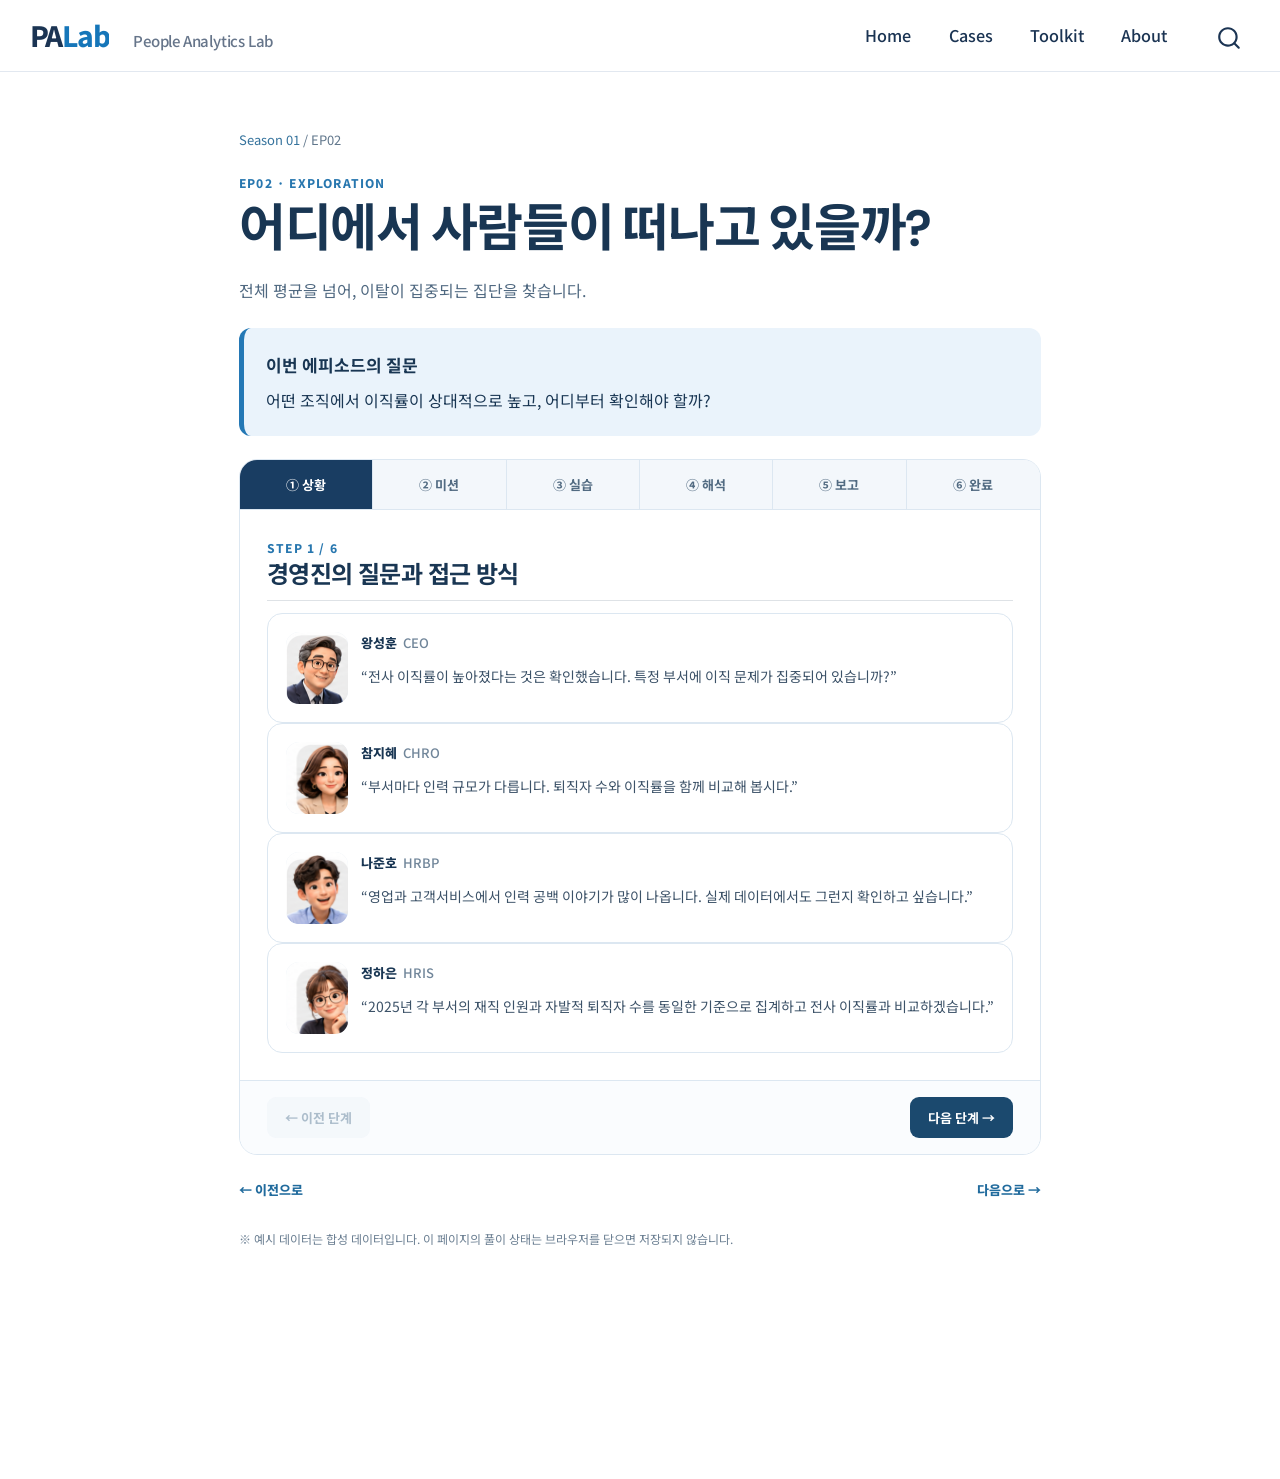
==== commit 38f352b8: "Upgrade Season 01 EP02 to v1.3" ====
--- a/docs/cases/season-01/ep02.html
+++ b/docs/cases/season-01/ep02.html
@@ -135,8 +135,133 @@
 
 
 <div class="palab-story">
-<p class="crumb"><a href="index.html">Season 01</a> / EP02</p><div class="eyebrow">EP02 · EXPLORATION</div><h1>어디에서 사람들이 떠나고 있을까?</h1><p class="intro">전체 평균을 넘어, 이탈이 집중되는 집단을 찾습니다.</p><div class="mission-banner"><strong>이번 에피소드의 질문</strong><p>어떤 조직에서 이직률이 상대적으로 높고, 어디부터 확인해야 할까?</p></div><div class="learning-frame"><div class="step-nav" role="tablist" aria-label="학습 단계"><button type="button" role="tab" aria-controls="stage-1" aria-selected="false">① 상황</button><button type="button" role="tab" aria-controls="stage-2" aria-selected="false">② 미션</button><button type="button" role="tab" aria-controls="stage-3" aria-selected="false">③ 실습</button><button type="button" role="tab" aria-controls="stage-4" aria-selected="false">④ 해석</button><button type="button" role="tab" aria-controls="stage-5" aria-selected="false">⑤ 완료</button></div><section class="step-pane" id="stage-1"><div class="eyebrow">STEP 1 / 5</div><h2 class="anchored">현업에서 들려온 이야기</h2><article class="dialogue"><img class="avatar-photo" src="../../assets/images/season01/na.png" alt="인물 프로필"><div><div class="speaker">나준호<span>HRBP</span></div><p>“영업과 고객서비스 조직에서 인력 공백을 특히 많이 이야기합니다. 수치로 확인해 보겠습니다.”</p></div></article><article class="dialogue"><img class="avatar-photo" src="../../assets/images/season01/cham.png" alt="인물 프로필"><div><div class="speaker">참지혜<span>CHRO</span></div><p>“퇴직자 수가 많은 조직이 반드시 이직률도 높은 것은 아닙니다.”</p></div></article></section><section class="step-pane" id="stage-2"><div class="eyebrow">STEP 2 / 5</div><h2 class="anchored">이번 미션</h2><ol><li>2025년 조직별 자발적 퇴직자 수와 인원을 비교하세요.</li><li>조직별 자발적 이직률을 계산하고 순위를 정하세요.</li><li>우선 검토할 조직 2곳을 고르고 이유를 설명하세요.</li></ol></section><section class="step-pane" id="stage-3"><div class="eyebrow">STEP 3 / 5</div><h2 class="anchored">부서별 이직률 직접 집계</h2><p>EP01과 같은 직원별 원장을 사용합니다. 2025년의 부서별 연초·연말 인원과 자발적 퇴직자 수를 직접 구하세요.</p><a class="download" href="../../data/mirae_living_hr_raw.csv" download="">직원별 인사 원장 CSV 다운로드 ↓</a><p class="note">부서별 자발적 이직률 = 해당 부서의 2025년 자발적 퇴직자 수 ÷ 해당 부서 연초·연말 재직 인원 평균 × 100. 이 데이터에서는 직원의 부서 이동을 모델링하지 않았습니다.</p><p><strong>2025년 자발적 이직률이 가장 높은 부서는 어디이며, 몇 %인가요?</strong></p><input class="input-answer" id="answer-ep02" type="number" step="0.01" placeholder="최고 이직률 %" aria-label="최고 조직 이직률"><button type="button" class="action" data-answer="17.29" data-tolerance="0.05" data-input="answer-ep02" data-output="feedback-ep02">정답 확인</button><p id="feedback-ep02" class="check-result" aria-live="polite"></p></section><section class="step-pane" id="stage-4"><div class="eyebrow">STEP 4 / 5</div><h2 class="anchored">비율과 규모를 함께 읽기</h2><details><summary>정답 및 조직별 이직률 보기</summary><div class="answer-bars"><div><span>고객서비스</span><i style="width:100%"></i><b>17.29%</b></div><div><span>영업</span><i style="width:91%"></i><b>15.79%</b></div><div><span>생산</span><i style="width:61%"></i><b>10.61%</b></div><div><span>경영지원</span><i style="width:57%"></i><b>9.85%</b></div><div><span>연구개발</span><i style="width:43%"></i><b>7.44%</b></div></div><p>2025년 고객서비스: 자발적 퇴직 37명 ÷ 평균 인원 214명 × 100 = <strong>17.29%</strong>. 영업 15.79%, 생산 10.61%, 경영지원 9.85%, 연구개발 7.44%입니다.</p></details><p>고객서비스는 이직률이 가장 높지만, <strong>퇴직자 수는 생산(46명)</strong>이 가장 많습니다. 비율과 인원수를 함께 비교해야 합니다.</p><p class="note">조직 간 차이는 탐색 결과이며, 조직 특성 때문에 이직이 발생했다고 단정할 수 없습니다.</p></section><section class="step-pane" id="stage-5"><div class="eyebrow">STEP 5 / 5</div><h2 class="anchored">다음 분석 질문 만들기</h2><article class="dialogue"><img class="avatar-photo" src="../../assets/images/season01/wang.png" alt="인물 프로필"><div><div class="speaker">왕성훈<span>CEO</span></div><p>“어디에서 이탈이 많은지는 알겠습니다. 그 이유도 확인할 수 있을까요?”</p></div></article><div class="checklist"><label><input type="checkbox">조직별 분모가 다른 점을 반영했다.</label><label><input type="checkbox">이직률과 퇴직자 수를 모두 비교했다.</label><label><input type="checkbox">집단 차이를 원인으로 단정하지 않았다.</label></div><p><strong>산출물:</strong> 우선 검토 조직 2곳과 근거를 담은 분석 메모</p></section><div class="step-actions"><button type="button" class="action secondary prev-step">← 이전 단계</button><button type="button" class="action next-step">다음 단계 →</button></div></div><nav class="ep-nav"><a href="ep01.html">← 이전으로</a><a href="ep03.html">다음으로 →</a></nav><p class="footer-hint">※ 예시 데이터는 합성 데이터입니다. 이 페이지의 풀이 상태는 브라우저를 닫으면 저장되지 않습니다.</p>
+<p class="crumb"><a href="index.html">Season 01</a> / EP02</p><div class="eyebrow">EP02 · EXPLORATION</div><h1>어디에서 사람들이 떠나고 있을까?</h1><p class="intro">전체 평균을 넘어, 이탈이 집중되는 집단을 찾습니다.</p><div class="mission-banner"><strong>이번 에피소드의 질문</strong><p>어떤 조직에서 이직률이 상대적으로 높고, 어디부터 확인해야 할까?</p></div><div class="learning-frame"><div class="step-nav" role="tablist" aria-label="학습 단계"><button type="button" role="tab" aria-controls="stage-1" aria-selected="false">① 상황</button><button type="button" role="tab" aria-controls="stage-2" aria-selected="false">② 미션</button><button type="button" role="tab" aria-controls="stage-3" aria-selected="false">③ 실습</button><button type="button" role="tab" aria-controls="stage-4" aria-selected="false">④ 해석</button><button type="button" role="tab" aria-controls="stage-5" aria-selected="false">⑤ 보고</button><button type="button" role="tab" aria-controls="stage-6" aria-selected="false">⑥ 완료</button></div><section class="step-pane" id="stage-1"><div class="eyebrow">STEP 1 / 6</div><h2 class="anchored">경영진의 질문과 접근 방식</h2><article class="dialogue"><img class="avatar-photo" src="../../assets/images/season01/wang.png" alt="왕성훈"><div><div class="speaker">왕성훈<span>CEO</span></div><p>“전사 이직률이 높아졌다는 것은 확인했습니다. 특정 부서에 이직 문제가 집중되어 있습니까?”</p></div></article><article class="dialogue"><img class="avatar-photo" src="../../assets/images/season01/cham.png" alt="참지혜"><div><div class="speaker">참지혜<span>CHRO</span></div><p>“부서마다 인력 규모가 다릅니다. 퇴직자 수와 이직률을 함께 비교해 봅시다.”</p></div></article><article class="dialogue"><img class="avatar-photo" src="../../assets/images/season01/na.png" alt="나준호"><div><div class="speaker">나준호<span>HRBP</span></div><p>“영업과 고객서비스에서 인력 공백 이야기가 많이 나옵니다. 실제 데이터에서도 그런지 확인하고 싶습니다.”</p></div></article><article class="dialogue"><img class="avatar-photo" src="../../assets/images/season01/jeong.png" alt="정하은"><div><div class="speaker">정하은<span>HRIS</span></div><p>“2025년 각 부서의 재직 인원과 자발적 퇴직자 수를 동일한 기준으로 집계하고 전사 이직률과 비교하겠습니다.”</p></div></article></section>
+<section class="step-pane" id="stage-2"><div class="eyebrow">STEP 2 / 6</div><h2 class="anchored">이번 미션</h2><ol><li>2025년 부서별 연초·연말 및 평균 재직 인원을 산출하세요.</li><li>부서별 자발적 퇴직자 수와 이직률을 계산하세요.</li><li>전사 이직률과 비교하고 우선 검토할 부서 두 곳을 근거와 함께 선정하세요.</li></ol><p class="note">EP01의 집계 기준을 유지하세요. 구체적인 수식은 해석 단계에서 확인할 수 있습니다.</p></section>
+<section class="step-pane" id="stage-3"><div class="eyebrow">STEP 3 / 6</div><h2 class="anchored">부서별 이직률 직접 집계</h2><p>EP01과 같은 직원별 원장을 사용합니다.</p><a class="download" href="../../data/mirae_living_hr_raw.csv" download="">직원별 인사 원장 CSV 다운로드 ↓</a><p class="note">기준일 재직: 입사일 ≤ 기준일이며 퇴사일이 비어 있거나 기준일보다 늦은 직원. 이직률 = 자발적 퇴직자 수 ÷ 연초·연말 평균 재직 인원 × 100. 부서 이동은 모델링하지 않았습니다.</p><details><summary>실습 힌트</summary><p>부서 조건은 모든 집계에 적용합니다. 퇴직자 집계에는 기간과 퇴직 유형도 적용하세요. 재직 인원에는 퇴직 유형을 제한하지 않습니다.</p></details><p>직접 계산한 값을 입력하세요. 이직률은 17.29와 같은 숫자 형식으로 입력합니다.</p><div class="table-scroll">
+<table class="data-table caption-top table">
+<thead>
+<tr class="header">
+<th data-quarto-table-cell-role="th">부서</th>
+<th data-quarto-table-cell-role="th">연초</th>
+<th data-quarto-table-cell-role="th">연말</th>
+<th data-quarto-table-cell-role="th">평균</th>
+<th data-quarto-table-cell-role="th">자발적 퇴직</th>
+<th data-quarto-table-cell-role="th">이직률(%)</th>
+</tr>
+</thead>
+<tbody>
+<tr class="odd">
+<th data-quarto-table-cell-role="th">경영지원</th>
+<td><input class="input-answer" style="width:100%;min-width:70px" type="number" min="0" step="any" aria-label="경영지원 연초" data-ep02-key="0-1"></td>
+<td><input class="input-answer" style="width:100%;min-width:70px" type="number" min="0" step="any" aria-label="경영지원 연말" data-ep02-key="0-2"></td>
+<td><input class="input-answer" style="width:100%;min-width:70px" type="number" min="0" step="any" aria-label="경영지원 평균" data-ep02-key="0-3"></td>
+<td><input class="input-answer" style="width:100%;min-width:70px" type="number" min="0" step="any" aria-label="경영지원 자발적 퇴직" data-ep02-key="0-4"></td>
+<td><input class="input-answer" style="width:100%;min-width:70px" type="number" min="0" step="any" aria-label="경영지원 이직률(%)" data-ep02-key="0-5"></td>
+</tr>
+<tr class="even">
+<th data-quarto-table-cell-role="th">고객서비스</th>
+<td><input class="input-answer" style="width:100%;min-width:70px" type="number" min="0" step="any" aria-label="고객서비스 연초" data-ep02-key="1-1"></td>
+<td><input class="input-answer" style="width:100%;min-width:70px" type="number" min="0" step="any" aria-label="고객서비스 연말" data-ep02-key="1-2"></td>
+<td><input class="input-answer" style="width:100%;min-width:70px" type="number" min="0" step="any" aria-label="고객서비스 평균" data-ep02-key="1-3"></td>
+<td><input class="input-answer" style="width:100%;min-width:70px" type="number" min="0" step="any" aria-label="고객서비스 자발적 퇴직" data-ep02-key="1-4"></td>
+<td><input class="input-answer" style="width:100%;min-width:70px" type="number" min="0" step="any" aria-label="고객서비스 이직률(%)" data-ep02-key="1-5"></td>
+</tr>
+<tr class="odd">
+<th data-quarto-table-cell-role="th">생산</th>
+<td><input class="input-answer" style="width:100%;min-width:70px" type="number" min="0" step="any" aria-label="생산 연초" data-ep02-key="2-1"></td>
+<td><input class="input-answer" style="width:100%;min-width:70px" type="number" min="0" step="any" aria-label="생산 연말" data-ep02-key="2-2"></td>
+<td><input class="input-answer" style="width:100%;min-width:70px" type="number" min="0" step="any" aria-label="생산 평균" data-ep02-key="2-3"></td>
+<td><input class="input-answer" style="width:100%;min-width:70px" type="number" min="0" step="any" aria-label="생산 자발적 퇴직" data-ep02-key="2-4"></td>
+<td><input class="input-answer" style="width:100%;min-width:70px" type="number" min="0" step="any" aria-label="생산 이직률(%)" data-ep02-key="2-5"></td>
+</tr>
+<tr class="even">
+<th data-quarto-table-cell-role="th">연구개발</th>
+<td><input class="input-answer" style="width:100%;min-width:70px" type="number" min="0" step="any" aria-label="연구개발 연초" data-ep02-key="3-1"></td>
+<td><input class="input-answer" style="width:100%;min-width:70px" type="number" min="0" step="any" aria-label="연구개발 연말" data-ep02-key="3-2"></td>
+<td><input class="input-answer" style="width:100%;min-width:70px" type="number" min="0" step="any" aria-label="연구개발 평균" data-ep02-key="3-3"></td>
+<td><input class="input-answer" style="width:100%;min-width:70px" type="number" min="0" step="any" aria-label="연구개발 자발적 퇴직" data-ep02-key="3-4"></td>
+<td><input class="input-answer" style="width:100%;min-width:70px" type="number" min="0" step="any" aria-label="연구개발 이직률(%)" data-ep02-key="3-5"></td>
+</tr>
+<tr class="odd">
+<th data-quarto-table-cell-role="th">영업</th>
+<td><input class="input-answer" style="width:100%;min-width:70px" type="number" min="0" step="any" aria-label="영업 연초" data-ep02-key="4-1"></td>
+<td><input class="input-answer" style="width:100%;min-width:70px" type="number" min="0" step="any" aria-label="영업 연말" data-ep02-key="4-2"></td>
+<td><input class="input-answer" style="width:100%;min-width:70px" type="number" min="0" step="any" aria-label="영업 평균" data-ep02-key="4-3"></td>
+<td><input class="input-answer" style="width:100%;min-width:70px" type="number" min="0" step="any" aria-label="영업 자발적 퇴직" data-ep02-key="4-4"></td>
+<td><input class="input-answer" style="width:100%;min-width:70px" type="number" min="0" step="any" aria-label="영업 이직률(%)" data-ep02-key="4-5"></td>
+</tr>
+</tbody>
+</table>
+</div><button class="action" id="ep02-check" type="button">중간 계산 및 정답 확인</button><p id="ep02-check-result" class="check-result" aria-live="polite"></p><p>가장 높은 이직률의 부서를 선택하세요.</p><select id="ep02-dept" aria-label="최고 이직률 부서"><option value="">선택</option><option>경영지원</option><option>고객서비스</option><option>생산</option><option>연구개발</option><option>영업</option></select></section>
+<section class="step-pane" id="stage-4"><div class="eyebrow">STEP 4 / 6</div><h2 class="anchored">비율과 규모를 함께 읽기</h2><details><summary>정답 및 계산 과정 보기</summary><div class="table-scroll">
+<table class="data-table caption-top table">
+<thead>
+<tr class="header">
+<th data-quarto-table-cell-role="th">부서</th>
+<th data-quarto-table-cell-role="th">연초</th>
+<th data-quarto-table-cell-role="th">연말</th>
+<th data-quarto-table-cell-role="th">평균</th>
+<th data-quarto-table-cell-role="th">자발적 퇴직</th>
+<th data-quarto-table-cell-role="th">이직률(%)</th>
+</tr>
+</thead>
+<tbody>
+<tr class="odd">
+<td>고객서비스</td>
+<td>218</td>
+<td>210</td>
+<td>214</td>
+<td>37</td>
+<td>17.29</td>
+</tr>
+<tr class="even">
+<td>영업</td>
+<td>211</td>
+<td>207</td>
+<td>209</td>
+<td>33</td>
+<td>15.79</td>
+</tr>
+<tr class="odd">
+<td>생산</td>
+<td>432</td>
+<td>435</td>
+<td>433.5</td>
+<td>46</td>
+<td>10.61</td>
+</tr>
+<tr class="even">
+<td>경영지원</td>
+<td>97</td>
+<td>106</td>
+<td>101.5</td>
+<td>10</td>
+<td>9.85</td>
+</tr>
+<tr class="odd">
+<td>연구개발</td>
+<td>242</td>
+<td>242</td>
+<td>242</td>
+<td>18</td>
+<td>7.44</td>
+</tr>
+<tr class="even">
+<th data-quarto-table-cell-role="th">전사</th>
+<td>1200</td>
+<td>1200</td>
+<td>1200</td>
+<td>144</td>
+<td>12.00</td>
+</tr>
+</tbody>
+</table>
+</div><div class="answer-bars"><div><span>고객서비스</span><i style="width:100.00%"></i><b>17.29%</b></div><div><span>영업</span><i style="width:91.32%"></i><b>15.79%</b></div><div><span>생산</span><i style="width:61.37%"></i><b>10.61%</b></div><div><span>경영지원</span><i style="width:56.98%"></i><b>9.85%</b></div><div><span>연구개발</span><i style="width:43.02%"></i><b>7.44%</b></div></div><p>전사 기준 12.00%. 고객서비스는 5.29%p, 영업은 3.79%p 높습니다. 생산은 10.61%로 전사보다 낮지만 퇴직자 수는 46명으로 가장 많습니다.</p></details><details class="excel-guide"><summary>Excel에서 원자료로 재현하기 · 단계별 실습 가이드</summary><h3 class="anchored">1. 원자료와 분석 시트 준비</h3><p>CSV를 UTF-8로 불러오고 날짜가 실제 Excel 날짜인지 확인합니다. 원자료 시트 이름은 raw, 데이터 범위는 2~1595행입니다. A: 사번, B: 입사일, C: 퇴사일, D: 퇴직 유형, E: 부서. 새 시트 A2:A6에 경영지원, 고객서비스, 생산, 연구개발, 영업을 입력하고 H1에 2025를 입력하세요. B~F열은 연초, 연말, 평균, 자발적 퇴직, 이직률 순서입니다.</p><h3 class="anchored">2. 연초·연말 재직 인원: AND와 OR</h3><p>부서와 입사일 조건은 AND입니다. 퇴사일이 기준일보다 늦거나 빈 셀이라는 OR 조건은 서로 겹치지 않는 두 COUNTIFS를 더해 구현합니다. 퇴사일 당일은 재직에서 제외합니다.</p><p><strong>B2 · 연초</strong></p><pre><code>=COUNTIFS(raw!$E$2:$E$1595,$A2,raw!$B$2:$B$1595,"&lt;="&amp;DATE($H$1,1,1),raw!$C$2:$C$1595,"&gt;"&amp;DATE($H$1,1,1))+COUNTIFS(raw!$E$2:$E$1595,$A2,raw!$B$2:$B$1595,"&lt;="&amp;DATE($H$1,1,1),raw!$C$2:$C$1595,"")</code></pre><p><strong>C2 · 연말</strong></p><pre><code>=COUNTIFS(raw!$E$2:$E$1595,$A2,raw!$B$2:$B$1595,"&lt;="&amp;DATE($H$1,12,31),raw!$C$2:$C$1595,"&gt;"&amp;DATE($H$1,12,31))+COUNTIFS(raw!$E$2:$E$1595,$A2,raw!$B$2:$B$1595,"&lt;="&amp;DATE($H$1,12,31),raw!$C$2:$C$1595,"")</code></pre><h3 class="anchored">3. 평균 재직 인원과 자발적 퇴직자 수</h3><p>D2</p><pre><code>=AVERAGE(B2:C2)</code></pre><p>E2 · 부서, 기간 시작, 기간 종료, 퇴직 유형의 네 조건을 모두 충족하는 행을 집계합니다.</p><pre><code>=COUNTIFS(raw!$E$2:$E$1595,$A2,raw!$C$2:$C$1595,"&gt;="&amp;DATE($H$1,1,1),raw!$C$2:$C$1595,"&lt;"&amp;DATE($H$1+1,1,1),raw!$D$2:$D$1595,"자발적 퇴직")</code></pre><p>$A2는 부서 열을 고정하고 행은 변경합니다. $H$1은 연도 셀을 고정합니다. raw 범위는 절대참조로 유지합니다. B2:F2를 6행까지 복사하세요.</p><h3 class="anchored">4. 이직률과 전사 비교</h3><p>F2 · 백분율 서식, 소수 둘째 자리</p><pre><code>=E2/D2</code></pre><p>전사 이직률은 <code>=SUM(E2:E6)/SUM(D2:D6)</code> 입니다. 부서별 이직률의 단순 평균이 아니라 평균 재직 인원으로 가중한 비율입니다.</p><h3 class="anchored">5. 교차 검증과 오류 점검</h3><ul><li>B열과 C열의 합계는 각각 1,200명, E열 합계는 144명인가?</li><li>부서명과 자발적 퇴직의 표기가 원자료와 일치하는가?</li><li>날짜가 텍스트로 저장되거나 퇴사일 빈 셀이 누락되지 않았는가?</li><li>재직 인원 집계에 퇴직 유형 조건을 잘못 적용하지 않았는가?</li></ul><p class="note">실제 기업에서는 부서 이동 이력과 기준일별 소속을 별도로 확인해야 합니다. 이 데이터는 직원당 한 행이며 부서 이동을 모델링하지 않습니다.</p></details><p>이직률과 퇴직자 수는 다른 관점입니다. 높은 이직률은 상대적 이탈 수준을, 많은 퇴직자 수는 인력 공백의 규모를 살펴보는 출발점입니다. 2025년 부서별 비교만으로 어느 부서의 이직률이 전년보다 상승했는지 또는 상승 원인을 확정할 수 없습니다.</p></section>
+<section class="step-pane" id="stage-5"><div class="eyebrow">STEP 5 / 6</div><h2 class="anchored">경영진에게 보고하기</h2><p>경영진에게 분석 목적, 주요 수치, 우선 검토 부서 두 곳과 근거, 후속 분석 과제를 보고하세요.</p><label class="report-label" for="ep02-report">나의 경영진 보고</label><textarea class="report-input" id="ep02-report" rows="8" placeholder="경영진에게 보고하듯 작성하세요."></textarea><p class="report-meta"><span id="ep02-count">0자</span> · 서버에 전송되지 않습니다.</p><button class="action" id="ep02-submit" disabled="" type="button">보고 완료 · 멘토 가이드 보기</button><div class="report-feedback" id="ep02-feedback" hidden=""><h3 class="anchored">PALab 멘토의 보고 예시</h3><p><strong>2025년 부서별 자발적 이직률 진단</strong></p><p>전사 자발적 이직률은 12.00%입니다. 고객서비스(17.29%, 37명)와 영업(15.79%, 33명)은 전사보다 각각 5.29%p, 3.79%p 높아 상대적 이탈 수준을 기준으로 우선 검토할 것을 제안합니다. 두 부서의 퇴직자는 70명으로 전사 144명의 약 48.6%입니다. 생산은 이직률 10.61%이나 퇴직자가 46명으로 가장 많아 인력 공백 규모도 별도로 점검할 필요가 있습니다.</p><p>다만 이 결과만으로 부서별 이직률의 상승 여부나 원인을 확정할 수 없습니다. 부서별 과거 추이와 근속, 직급, 보상 만족도 등 관련 요인을 추가로 살펴보겠습니다.</p><h3 class="anchored">보고서 해설 및 자기평가</h3><p>상대적 이탈 수준을 우선 기준으로 삼은 예시입니다. 사업상 영향과 퇴직자 규모를 근거로 다른 우선순위를 제안할 수도 있습니다.</p><div class="checklist report-checklist"><label><input type="checkbox">전사 및 부서별 수치를 정확히 제시했다.</label><label><input type="checkbox">이직률과 퇴직자 규모를 구분했다.</label><label><input type="checkbox">우선 검토 부서와 선정 근거를 설명했다.</label><label><input type="checkbox">원인을 단정하지 않고 후속 과제를 제안했다.</label></div><p id="ep02-self" class="report-meta">자기점검 0/4개</p><details><summary>내가 작성한 보고서 다시 보기</summary><p class="report-copy" id="ep02-copy"></p></details></div></section>
+<section class="step-pane" id="stage-6"><div class="eyebrow">STEP 6 / 6</div><h2 class="anchored">학습 완료 · 다음 분석으로</h2><article class="dialogue"><img class="avatar-photo" src="../../assets/images/season01/wang.png" alt="왕성훈"><div><div class="speaker">왕성훈<span>CEO</span></div><p>“어느 부서를 먼저 살펴볼지 알겠습니다. 이제 이직과 관련된 요인을 확인해 봅시다.”</p></div></article><div class="checklist"><label><input type="checkbox">다중 조건 집계를 재현할 수 있다.</label><label><input type="checkbox">부서별 합계와 전사 결과를 교차 검증했다.</label><label><input type="checkbox">비율과 규모를 구분해 보고했다.</label></div><p><strong>산출물:</strong> 부서별 이직률 분석표와 경영진 보고서</p></section>
+<div class="step-actions"><button type="button" class="action secondary prev-step">← 이전 단계</button><button type="button" class="action next-step">다음 단계 →</button></div></div><nav class="ep-nav"><a href="ep01.html">← 이전으로</a><a href="ep03.html">다음으로 →</a></nav><p class="footer-hint">※ 예시 데이터는 합성 데이터입니다. 이 페이지의 풀이 상태는 브라우저를 닫으면 저장되지 않습니다.</p>
 </div>
+<script src="../../scripts/palab-ep02.js" defer=""></script>
 <script src="../../scripts/palab-learning.js" defer=""></script>
 
 
--- a/docs/styles/palab.css
+++ b/docs/styles/palab.css
@@ -303,9 +303,21 @@
   .palab-hero-image { position: relative; inset: auto; width: 100%; height: clamp(220px, 54vw, 340px); }
   .palab-team-image { object-position: center 40%; }
   .palab-hero-image::after { background: linear-gradient(180deg, #142d4c 0%, rgba(20,45,76,0) 24%); }
-  .palab-character-label { bottom: 4%; min-width: 0; max-width: 25%; padding: 3px 4px; }
-  .palab-character-label strong { font-size: clamp(9px, 2vw, 11px); }
-  .palab-character-label span { font-size: clamp(7px, 1.5vw, 9px); }
+  /* Mobile-only: four equal-width nameplates with visible gaps. */
+  .palab-hero-image .palab-character-label {
+    bottom: 4%;
+    width: 23%;
+    min-width: 0;
+    max-width: 23%;
+    height: 54px;
+    padding: 4px 1px;
+  }
+  .palab-hero-image .palab-character-label:nth-child(1) { left: 12.5%; }
+  .palab-hero-image .palab-character-label:nth-child(2) { left: 37.5%; }
+  .palab-hero-image .palab-character-label:nth-child(3) { left: 62.5%; }
+  .palab-hero-image .palab-character-label:nth-child(4) { left: 87.5%; }
+  .palab-hero-image .palab-character-label strong { font-size: 12px; }
+  .palab-hero-image .palab-character-label span { font-size: 10px; }
 }
 @media (prefers-reduced-motion: reduce) { .palab-card, .palab-button { transition: none; } }
 
